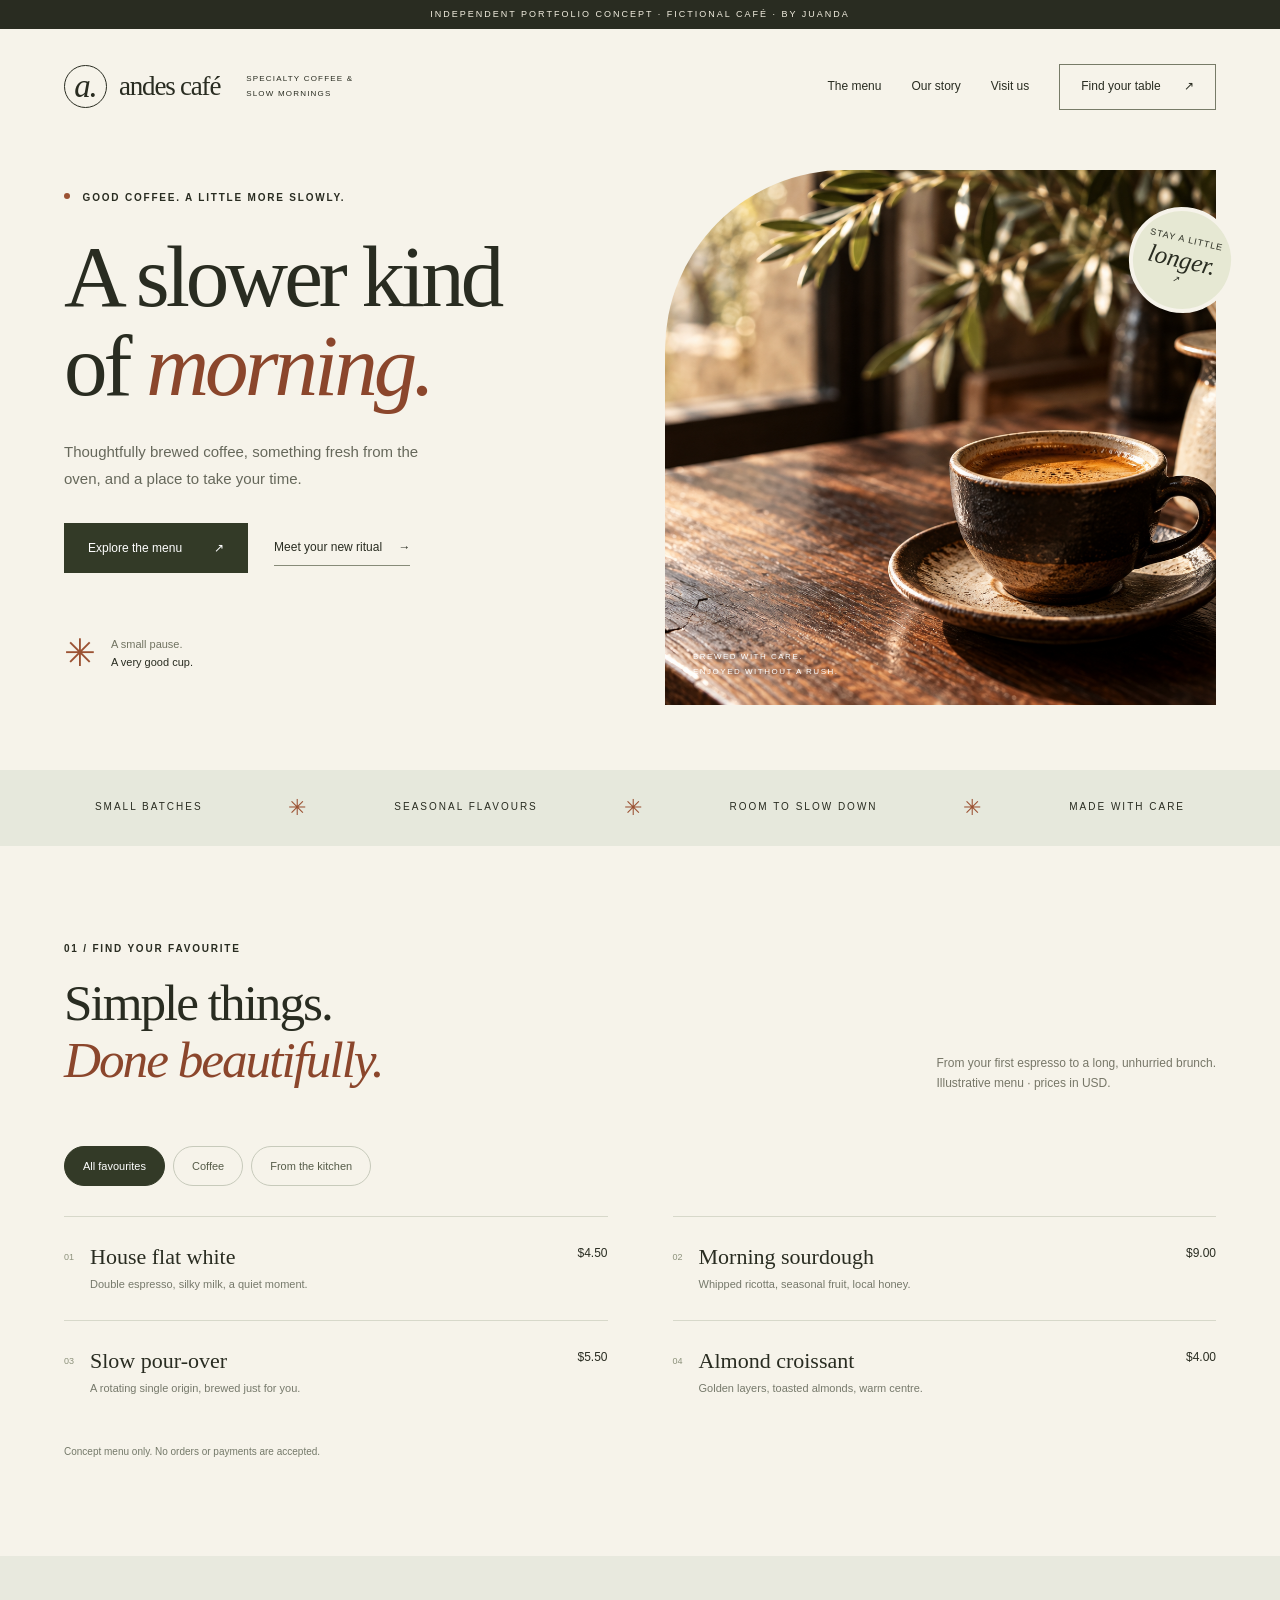
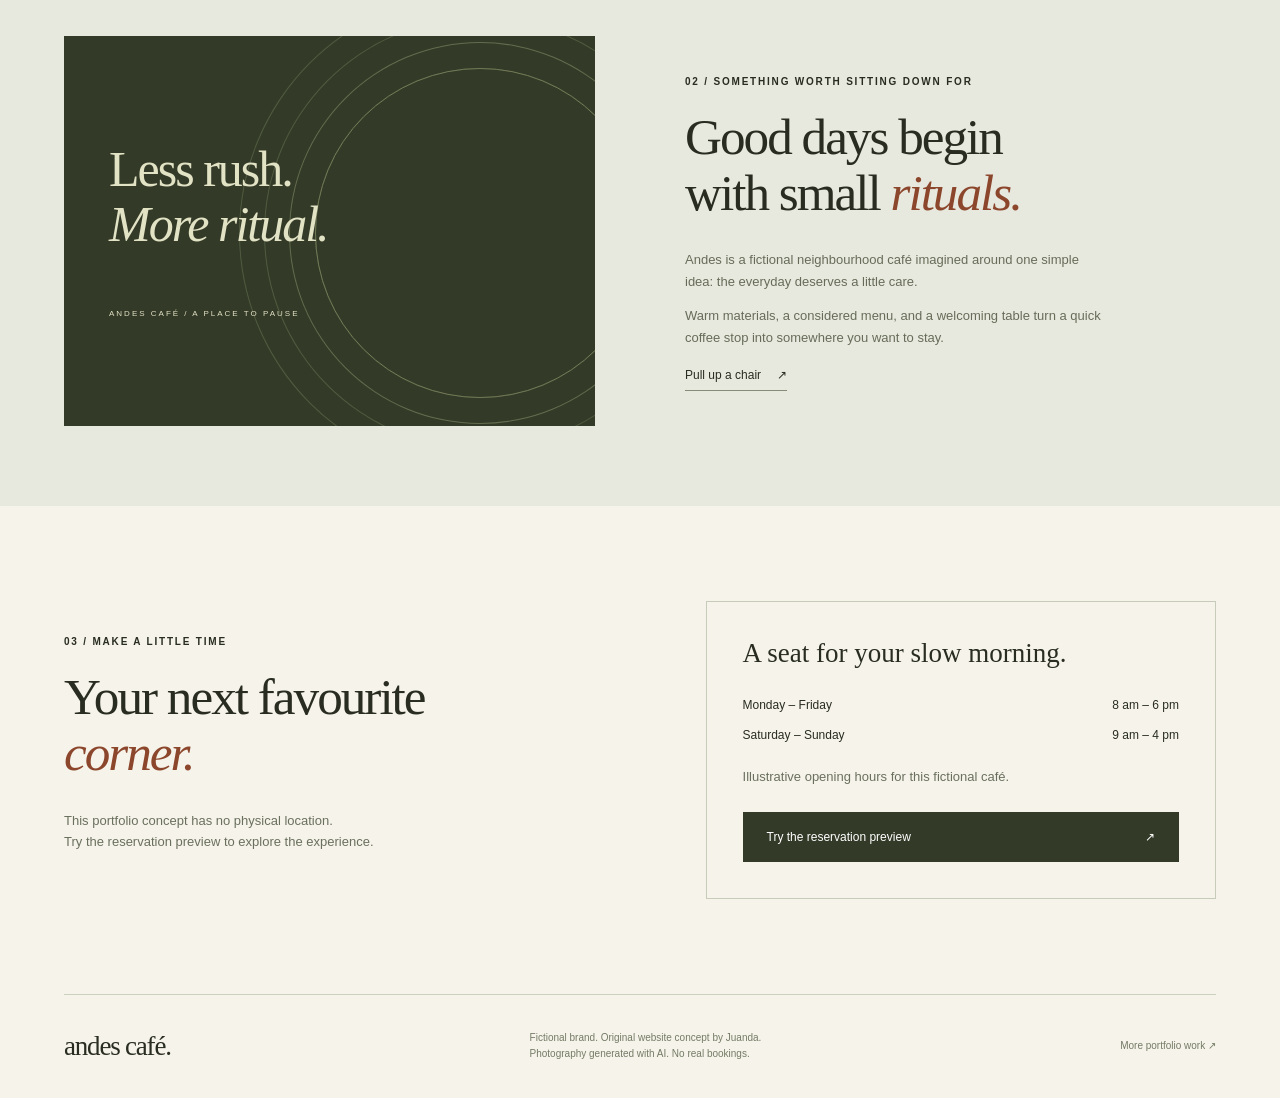
==== andes-cafe/index.html @ 93750aa3 "Publish Juanda portfolio for GitHub Pages" ====
<!doctype html>
<html lang="en"><head><meta charset="utf-8"><meta name="viewport" content="width=device-width,initial-scale=1"><meta name="description" content="Andes Café — an original specialty coffee website concept by Juanda. Explore the menu and a local reservation demo."><meta name="theme-color" content="#292c21"><title>Andes Café — A slower kind of morning</title><link rel="stylesheet" href="style.css"><script defer src="app.js"></script></head><body>
<a class="skip" href="#main">Skip to content</a><div class="demo-bar">INDEPENDENT PORTFOLIO CONCEPT · FICTIONAL CAFÉ · BY JUANDA</div>
<header class="wrap"><a class="brand" href="#" aria-label="Andes Café home"><span class="brand-icon">a.</span> andes café<span class="brand-note">SPECIALTY COFFEE & SLOW MORNINGS</span></a><button class="nav-toggle" aria-expanded="false" aria-controls="nav">Menu <span>＋</span></button><nav id="nav" aria-label="Main navigation"><a href="#menu">The menu</a><a href="#story">Our story</a><a href="#visit">Visit us</a><button class="outline" data-book>Find your table <span>↗</span></button></nav></header>
<main id="main"><section class="hero wrap"><div class="hero-copy"><p class="eyebrow"><span></span> GOOD COFFEE. A LITTLE MORE SLOWLY.</p><h1>A slower kind<br>of <em>morning.</em></h1><p class="lede">Thoughtfully brewed coffee, something fresh from the oven, and a place to take your time.</p><div class="actions"><a class="button" href="#menu">Explore the menu <span>↗</span></a><a class="text-link" href="#story">Meet your new ritual <span>→</span></a></div><div class="hero-note"><span class="sun">✳</span><p>A small pause.<br><strong>A very good cup.</strong></p></div></div><div class="hero-visual"><img src="assets/coffee.png" alt="Ceramic coffee cup and pour-over brewer in warm morning light" width="1536" height="1024" fetchpriority="high"><div class="image-label">BREWED WITH CARE.<br>ENJOYED WITHOUT A RUSH.</div><div class="roundel">STAY A LITTLE<br><span>longer.</span>↗</div></div></section>
<div class="ribbon"><span>SMALL BATCHES</span><i>✳</i><span>SEASONAL FLAVOURS</span><i>✳</i><span>ROOM TO SLOW DOWN</span><i>✳</i><span>MADE WITH CARE</span></div>
<section id="menu" class="section wrap"><div class="section-head"><div><p class="eyebrow">01 / FIND YOUR FAVOURITE</p><h2>Simple things.<br><em>Done beautifully.</em></h2></div><p>From your first espresso to a long, unhurried brunch.<br>Illustrative menu · prices in USD.</p></div><div class="filters" role="group" aria-label="Filter menu"><button data-filter="all" aria-pressed="true">All favourites</button><button data-filter="coffee" aria-pressed="false">Coffee</button><button data-filter="kitchen" aria-pressed="false">From the kitchen</button></div><div class="menu-grid"><article data-category="coffee"><span class="menu-number">01</span><div><h3>House flat white</h3><p>Double espresso, silky milk, a quiet moment.</p></div><span class="price">$4.50</span></article><article data-category="kitchen"><span class="menu-number">02</span><div><h3>Morning sourdough</h3><p>Whipped ricotta, seasonal fruit, local honey.</p></div><span class="price">$9.00</span></article><article data-category="coffee"><span class="menu-number">03</span><div><h3>Slow pour-over</h3><p>A rotating single origin, brewed just for you.</p></div><span class="price">$5.50</span></article><article data-category="kitchen"><span class="menu-number">04</span><div><h3>Almond croissant</h3><p>Golden layers, toasted almonds, warm centre.</p></div><span class="price">$4.00</span></article></div><p class="fineprint">Concept menu only. No orders or payments are accepted.</p></section>
<section id="story" class="story"><div class="wrap story-grid"><div class="story-art" aria-hidden="true"><div class="rings"></div><span>Less rush.<br><em>More ritual.</em></span><small>ANDES CAFÉ / A PLACE TO PAUSE</small></div><div class="story-copy"><p class="eyebrow">02 / SOMETHING WORTH SITTING DOWN FOR</p><h2>Good days begin<br>with small <em>rituals.</em></h2><p>Andes is a fictional neighbourhood café imagined around one simple idea: the everyday deserves a little care.</p><p>Warm materials, a considered menu, and a welcoming table turn a quick coffee stop into somewhere you want to stay.</p><a class="text-link" href="#visit">Pull up a chair <span>↗</span></a></div></div></section>
<section id="visit" class="section wrap visit"><div><p class="eyebrow">03 / MAKE A LITTLE TIME</p><h2>Your next favourite<br><em>corner.</em></h2><p>This portfolio concept has no physical location.<br>Try the reservation preview to explore the experience.</p></div><div class="visit-card"><h3>A seat for your slow morning.</h3><div class="hours"><span>Monday – Friday</span><strong>8 am – 6 pm</strong><span>Saturday – Sunday</span><strong>9 am – 4 pm</strong></div><p class="fineprint">Illustrative opening hours for this fictional café.</p><button class="button" data-book>Try the reservation preview <span>↗</span></button></div></section></main>
<footer class="wrap"><a class="brand" href="#">andes café.</a><p>Fictional brand. Original website concept by Juanda.<br>Photography generated with AI. No real bookings.</p><a href="../index.html">More portfolio work ↗</a></footer>
<dialog id="booking" aria-labelledby="booking-title"><button class="close" aria-label="Close reservation preview">×</button><p class="eyebrow">AN INTERACTIVE PREVIEW</p><h2 id="booking-title">A table for <em>you.</em></h2><p>This demo works in your browser. Nothing is sent or booked.</p><form id="booking-form"><label>First name<input name="name" autocomplete="off" required maxlength="40" placeholder="Your first name"></label><div class="form-row"><label>Date<input name="date" type="date" required></label><label>Guests<select name="guests"><option>1 guest</option><option selected>2 guests</option><option>3 guests</option><option>4 guests</option></select></label></div><label>Time<select name="time"><option>09:00</option><option>10:00</option><option>11:00</option><option>14:00</option><option>15:00</option></select></label><button class="button" type="submit">Preview my request <span>↗</span></button><p id="booking-result" role="status"></p></form></dialog></body></html>
---- andes-cafe/style.css ----
*{box-sizing:border-box}html{scroll-behavior:smooth;scroll-padding-top:30px}body{margin:0;background:#f6f3ea;color:#292c21;font:16px/1.65 Arial,sans-serif}button,input,select{font:inherit}button,a{-webkit-tap-highlight-color:transparent}button{cursor:pointer}a{color:inherit;text-decoration:none}button:focus-visible,a:focus-visible,input:focus-visible,select:focus-visible{outline:3px solid #a44d2c;outline-offset:5px}.skip{position:absolute;left:15px;top:-100px;background:white;padding:10px;z-index:99}.skip:focus{top:10px}.wrap{width:min(1280px,90%);margin:auto}.demo-bar{padding:7px 16px;background:#292c21;color:#f1eddf;text-align:center;font-size:9px;letter-spacing:2px}header{height:116px;display:flex;justify-content:space-between;align-items:center;gap:20px}.brand{display:flex;align-items:center;gap:12px;font:27px Georgia,serif;letter-spacing:-1.2px}.brand-icon{display:grid;place-items:center;border:1px solid #292c21;border-radius:50%;height:43px;width:43px;font:italic 33px Georgia}.brand-note{font:8px/1.8 Arial;letter-spacing:1.2px;width:110px;margin-left:14px}nav{display:flex;gap:30px;align-items:center;font-size:12px}button{border:0}.outline{background:transparent;border:1px solid #777b68;padding:12px 21px;color:inherit;font-size:12px}.outline span{margin-left:20px}.nav-toggle{display:none}.hero{display:grid;grid-template-columns:1fr 1fr;min-height:610px;padding-top:25px;padding-bottom:65px;gap:50px}.hero-copy{padding:20px 0}.eyebrow{font-size:10px;letter-spacing:1.8px;font-weight:600}.eyebrow>span{display:inline-block;background:#9b5233;width:6px;height:6px;margin:0 8px 2px 0;border-radius:50%}h1,h2,h3,p{margin-top:0}h1{font:normal clamp(55px,6.8vw,98px)/1.02 Georgia,serif;letter-spacing:-4px;margin:27px 0}em{font-weight:normal}h1 em,h2 em{color:#8b462c}.lede{color:#66685b;max-width:370px;font-size:15px;line-height:1.8}.actions{display:flex;align-items:center;gap:26px;margin:31px 0}.button{display:inline-flex;align-items:center;justify-content:space-between;gap:32px;background:#333a27;color:#fff;padding:16px 24px;font-size:12px;line-height:1.5}.button:hover{background:#4e563e}.text-link{font-size:12px;border-bottom:1px solid #878b79;padding:8px 0}.text-link span{margin-left:13px}.hero-note{display:flex;gap:15px;align-items:center;margin-top:49px}.hero-note p{font-size:11px;margin:0;color:#717361}.hero-note strong{font-weight:400;color:#292c21}.sun{font-size:38px;color:#9b5233}.hero-visual{position:relative;min-height:510px}.hero-visual img{width:100%;height:100%;object-fit:cover;border-radius:180px 0 0 0;display:block}.image-label{position:absolute;bottom:25px;left:28px;color:white;font-size:8px;letter-spacing:1.5px;line-height:1.9}.roundel{position:absolute;right:-19px;top:37px;width:106px;height:106px;background:#e6e8d3;border:4px solid #f6f3ea;border-radius:50%;display:flex;flex-direction:column;align-items:center;justify-content:center;font-size:9px;line-height:1.5;transform:rotate(13deg);letter-spacing:1px}.roundel span{font:italic 25px Georgia;letter-spacing:0}.ribbon{display:flex;justify-content:space-around;align-items:center;gap:24px;background:#e6e8dc;padding:20px 5%;font-size:10px;letter-spacing:2px}.ribbon i{font-size:22px;font-style:normal;color:#9b5233}.section{padding-top:95px;padding-bottom:95px}.section-head{display:flex;justify-content:space-between;align-items:flex-end;gap:35px}.section-head>p{font-size:12px;color:#777768;max-width:350px;margin-bottom:22px}h2{font:normal clamp(36px,4vw,58px)/1.1 Georgia;letter-spacing:-2px;margin:18px 0 28px}.filters{display:flex;gap:8px;margin:30px 0}.filters button{padding:10px 18px;border:1px solid #c7cabb;background:transparent;color:#555b48;font-size:11px;border-radius:30px}.filters button[aria-pressed=true]{background:#333a27;color:white;border-color:#333a27}.menu-grid{display:grid;grid-template-columns:1fr 1fr;column-gap:65px}.menu-grid article{display:flex;align-items:flex-start;gap:16px;border-top:1px solid #d7d8ca;padding:27px 0}.menu-grid article[hidden]{display:none}.menu-number{font-size:9px;margin-top:6px;color:#8d927c}.menu-grid h3{font:22px Georgia;margin-bottom:5px}.menu-grid p{font-size:11px;color:#76796b;margin-bottom:0}.price{margin-left:auto;font-size:12px;white-space:nowrap}.fineprint{font-size:10px;color:#747969;margin:20px 0 0}.story{background:#e8e9de;padding:80px 0}.story-grid{display:grid;grid-template-columns:1fr 1fr;gap:90px;align-items:center}.story-art{min-height:390px;background:#333a27;position:relative;overflow:hidden;color:#e2e2c5;padding:45px;display:flex;flex-direction:column;justify-content:center}.story-art>span{z-index:1;font:50px/1.1 Georgia;letter-spacing:-2px}.story-art small{font-size:8px;letter-spacing:2px;margin-top:55px;z-index:1}.rings{position:absolute;width:330px;height:330px;border:1px solid #727a57;border-radius:50%;right:-50px;top:32px;box-shadow:0 0 0 25px #333a27,0 0 0 26px #646c4f,0 0 0 50px #333a27,0 0 0 51px #515b41,0 0 0 75px #333a27,0 0 0 76px #515b41}.story-copy p:not(.eyebrow){font-size:13px;color:#666c59;max-width:420px}.visit{display:grid;grid-template-columns:1.1fr 1fr;gap:80px;align-items:center}.visit>div>p:not(.eyebrow){font-size:13px;color:#6a705e}.visit-card{border:1px solid #c7ccba;padding:36px}.visit-card h3{font:27px Georgia}.hours{display:grid;grid-template-columns:1fr auto;gap:10px;font-size:12px}.hours strong{font-weight:400}.visit-card .button{width:100%;margin-top:25px}footer{border-top:1px solid #ccd1bf;display:flex;justify-content:space-between;align-items:center;gap:25px;padding-top:35px;padding-bottom:35px}footer p,footer>a:last-child{font-size:10px;color:#747b65;margin:0}dialog{border:0;background:#f6f3ea;width:min(500px,92vw);color:#292c21;padding:40px;max-height:90vh;overflow:auto}dialog::backdrop{background:#1b2118a8;backdrop-filter:blur(5px)}dialog h2{font-size:44px}dialog p:not(.eyebrow){font-size:12px}.close{position:absolute;right:16px;top:9px;font-size:29px;background:transparent;color:#292c21}label{display:block;font-size:11px;margin:16px 0}input,select{display:block;width:100%;margin-top:6px;padding:12px;background:#fffdf8;border:1px solid #bec4b0;color:#292c21;border-radius:0;min-width:0}.form-row{display:grid;grid-template-columns:1fr 1fr;gap:18px}form .button{width:100%}#booking-result{margin:18px 0 0;color:#3a5534}body.modal-open{overflow:hidden}@media(max-width:900px){.brand-note{display:none}.hero{gap:28px}nav{gap:18px}h1{letter-spacing:-3px}.actions{flex-wrap:wrap;gap:15px}.story-grid{gap:40px}.story-art{padding:28px}.menu-grid{column-gap:30px}.visit{gap:40px}}@media(max-width:650px){.wrap{width:88%}.demo-bar{font-size:7px;letter-spacing:1px}header{height:85px}.brand{font-size:25px}.nav-toggle{display:block;background:transparent;color:inherit;font-size:12px}.nav-toggle span{margin-left:10px}nav{display:none;position:absolute;top:110px;left:6%;right:6%;padding:22px;background:#f6f3ea;box-shadow:0 15px 30px #292c2120;z-index:8;align-items:stretch}nav.open{display:flex;flex-direction:column}.hero{grid-template-columns:1fr;padding-top:12px;padding-bottom:38px;gap:16px}.hero-copy{padding:0}h1{font-size:61px;margin:22px 0}.lede{font-size:14px}.hero-note{margin-top:25px}.hero-visual{height:400px;min-height:0;margin-top:10px}.hero-visual img{border-radius:120px 0 0 0}.roundel{right:-14px;top:23px;width:90px;height:90px}.ribbon{font-size:8px;letter-spacing:1px;flex-wrap:wrap;gap:12px}.ribbon i:nth-of-type(2){display:none}.ribbon span{flex-basis:38%;text-align:center}.section{padding-top:58px;padding-bottom:58px}.section-head{display:block}.section-head>p{font-size:12px}.menu-grid,.story-grid,.visit{grid-template-columns:1fr}.filters{gap:5px}.filters button{padding:9px 12px;font-size:10px}.menu-grid article{padding:23px 0}.story{padding:50px 0}.story-grid{gap:34px}.story-art{min-height:340px}.visit{gap:18px}.visit-card{padding:25px}footer{flex-direction:column;align-items:flex-start;gap:18px}dialog{padding:30px 24px}.form-row{gap:10px}}@media(prefers-reduced-motion:reduce){html{scroll-behavior:auto}*{animation:none!important;transition:none!important}}
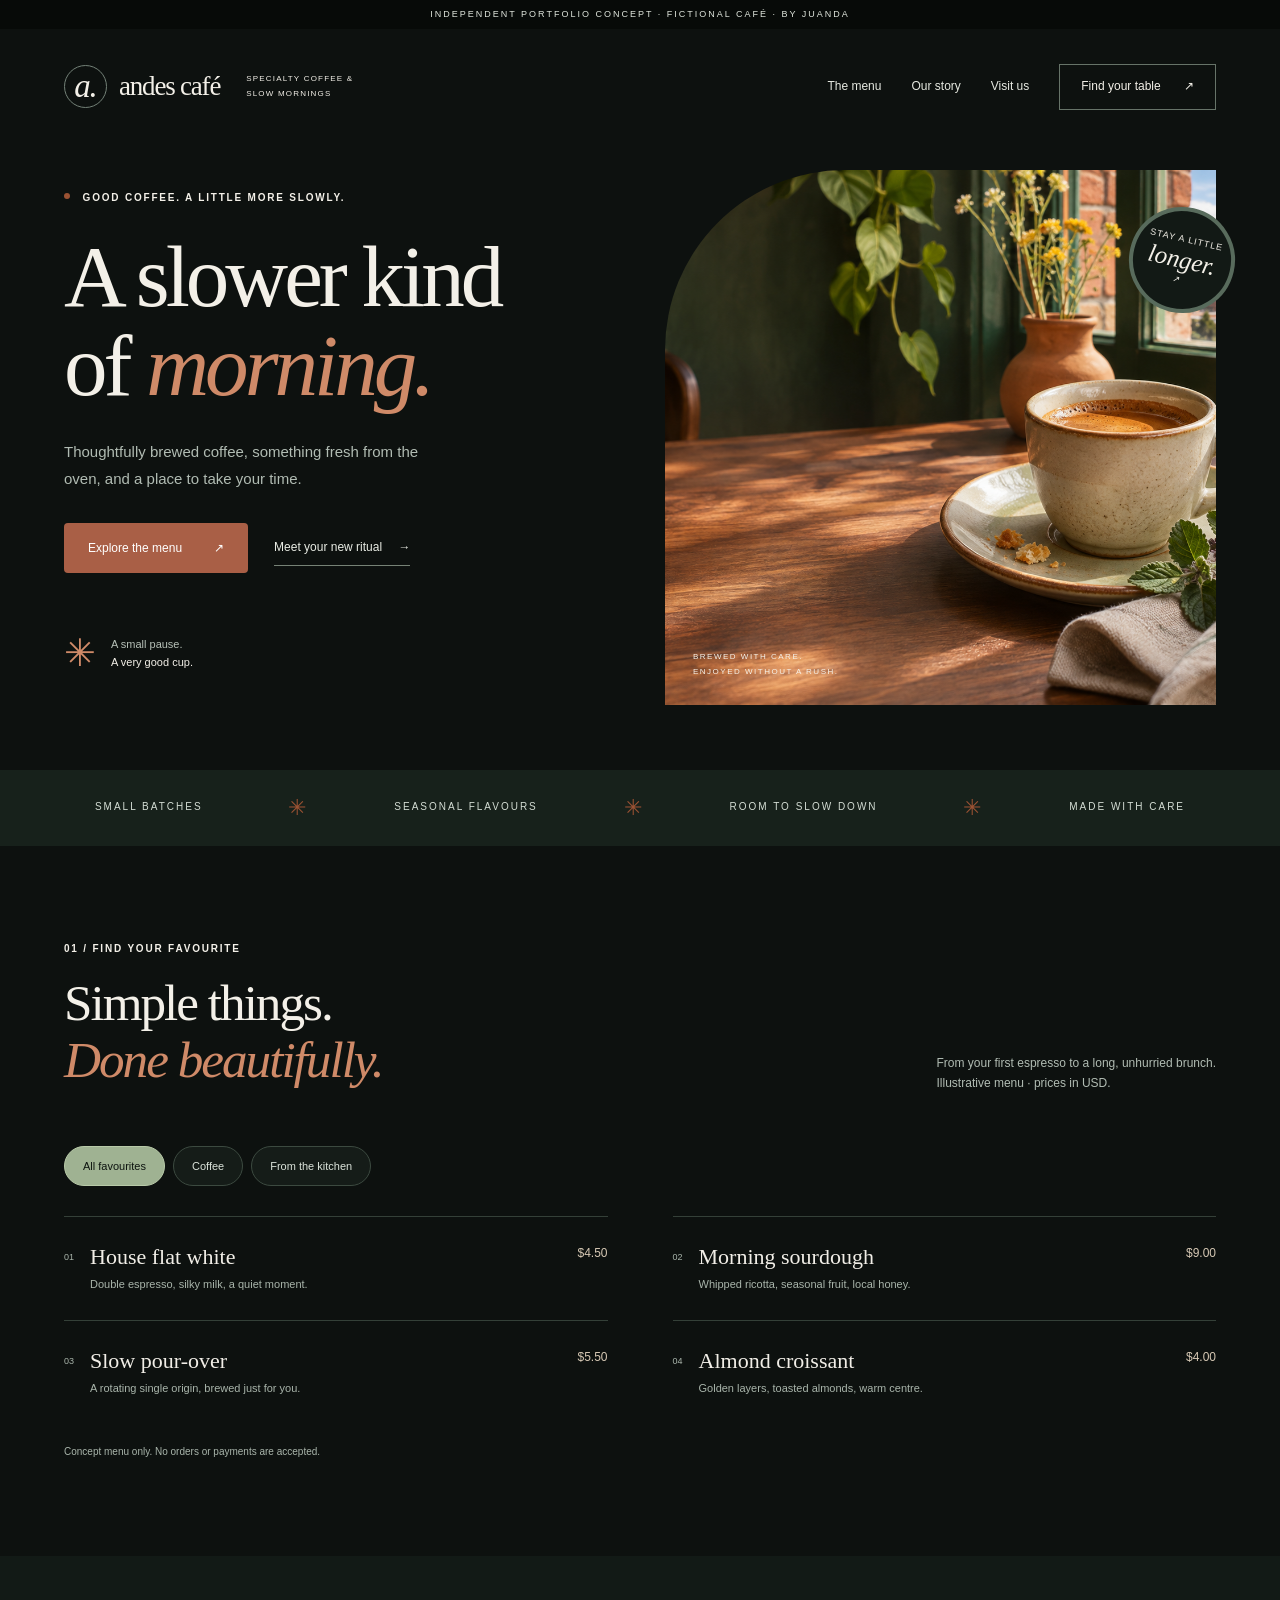
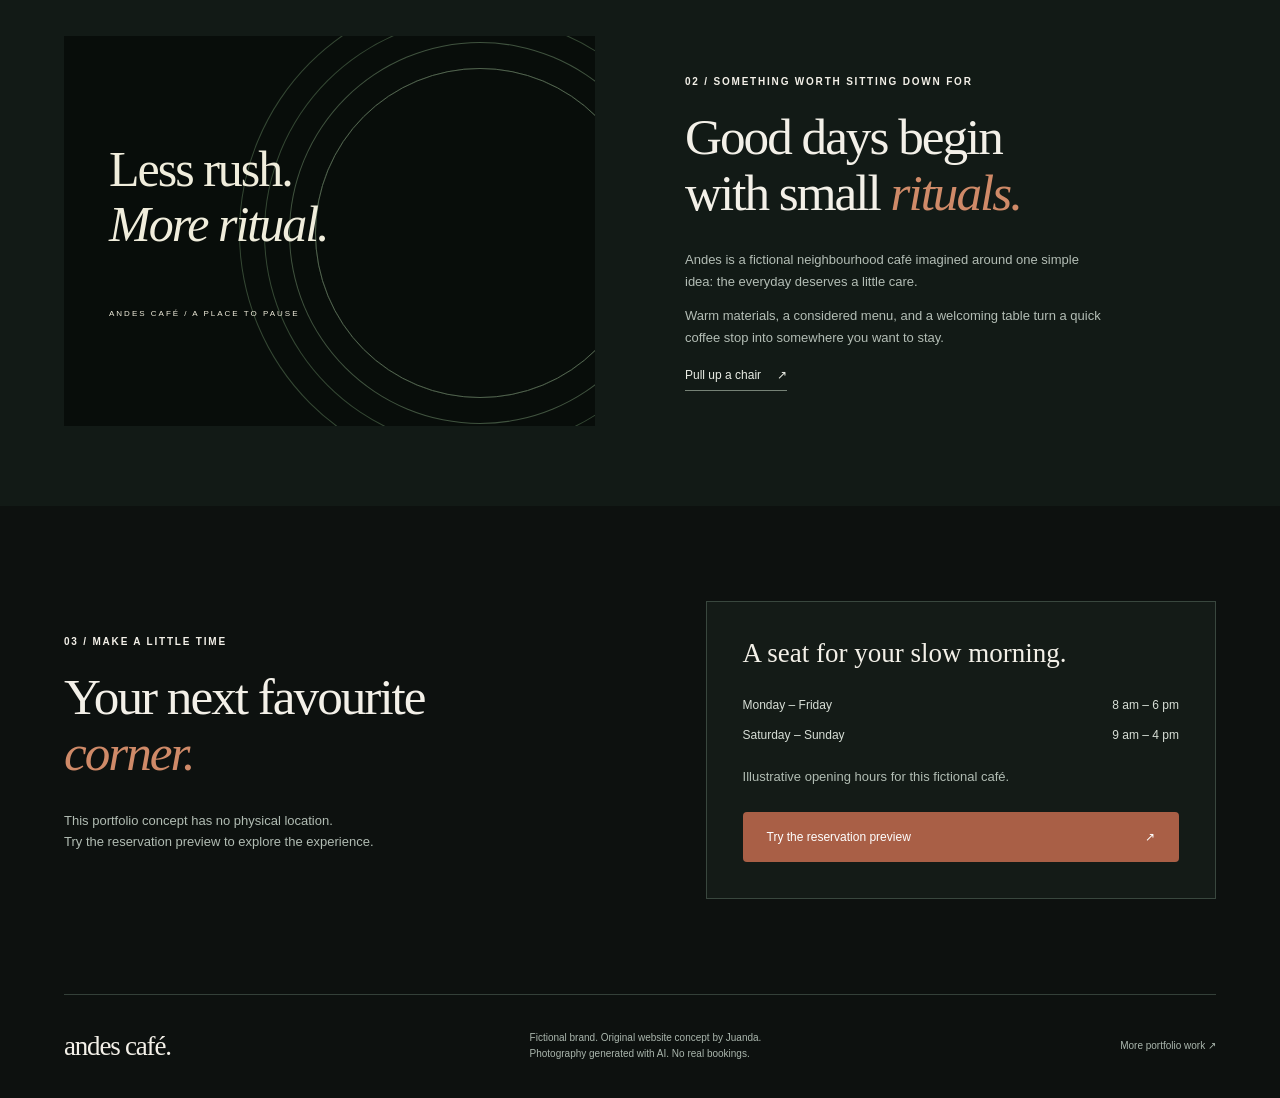
==== commit b005b287: "Refine dark portfolio and project showcases" ====
--- a/andes-cafe/index.html
+++ b/andes-cafe/index.html
@@ -1,8 +1,8 @@
 <!doctype html>
-<html lang="en"><head><meta charset="utf-8"><meta name="viewport" content="width=device-width,initial-scale=1"><meta name="description" content="Andes Café — an original specialty coffee website concept by Juanda. Explore the menu and a local reservation demo."><meta name="theme-color" content="#292c21"><title>Andes Café — A slower kind of morning</title><link rel="stylesheet" href="style.css"><script defer src="app.js"></script></head><body>
+<html lang="en"><head><meta charset="utf-8"><meta name="viewport" content="width=device-width,initial-scale=1"><meta name="description" content="Andes Café — an original specialty coffee website concept by Juanda. Explore the menu and a local reservation demo."><meta name="theme-color" content="#0d110f"><title>Andes Café — A slower kind of morning</title><link rel="stylesheet" href="style.css"><script defer src="app.js"></script></head><body>
 <a class="skip" href="#main">Skip to content</a><div class="demo-bar">INDEPENDENT PORTFOLIO CONCEPT · FICTIONAL CAFÉ · BY JUANDA</div>
 <header class="wrap"><a class="brand" href="#" aria-label="Andes Café home"><span class="brand-icon">a.</span> andes café<span class="brand-note">SPECIALTY COFFEE & SLOW MORNINGS</span></a><button class="nav-toggle" aria-expanded="false" aria-controls="nav">Menu <span>＋</span></button><nav id="nav" aria-label="Main navigation"><a href="#menu">The menu</a><a href="#story">Our story</a><a href="#visit">Visit us</a><button class="outline" data-book>Find your table <span>↗</span></button></nav></header>
-<main id="main"><section class="hero wrap"><div class="hero-copy"><p class="eyebrow"><span></span> GOOD COFFEE. A LITTLE MORE SLOWLY.</p><h1>A slower kind<br>of <em>morning.</em></h1><p class="lede">Thoughtfully brewed coffee, something fresh from the oven, and a place to take your time.</p><div class="actions"><a class="button" href="#menu">Explore the menu <span>↗</span></a><a class="text-link" href="#story">Meet your new ritual <span>→</span></a></div><div class="hero-note"><span class="sun">✳</span><p>A small pause.<br><strong>A very good cup.</strong></p></div></div><div class="hero-visual"><img src="assets/coffee.png" alt="Ceramic coffee cup and pour-over brewer in warm morning light" width="1536" height="1024" fetchpriority="high"><div class="image-label">BREWED WITH CARE.<br>ENJOYED WITHOUT A RUSH.</div><div class="roundel">STAY A LITTLE<br><span>longer.</span>↗</div></div></section>
+<main id="main"><section class="hero wrap"><div class="hero-copy"><p class="eyebrow"><span></span> GOOD COFFEE. A LITTLE MORE SLOWLY.</p><h1>A slower kind<br>of <em>morning.</em></h1><p class="lede">Thoughtfully brewed coffee, something fresh from the oven, and a place to take your time.</p><div class="actions"><a class="button" href="#menu">Explore the menu <span>↗</span></a><a class="text-link" href="#story">Meet your new ritual <span>→</span></a></div><div class="hero-note"><span class="sun">✳</span><p>A small pause.<br><strong>A very good cup.</strong></p></div></div><div class="hero-visual"><img src="assets/coffee-hero-v2.png" alt="Fresh espresso and pastry on a walnut table in morning light, with La Paz and the mountains beyond" width="1672" height="941" fetchpriority="high"><div class="image-label">BREWED WITH CARE.<br>ENJOYED WITHOUT A RUSH.</div><div class="roundel">STAY A LITTLE<br><span>longer.</span>↗</div></div></section>
 <div class="ribbon"><span>SMALL BATCHES</span><i>✳</i><span>SEASONAL FLAVOURS</span><i>✳</i><span>ROOM TO SLOW DOWN</span><i>✳</i><span>MADE WITH CARE</span></div>
 <section id="menu" class="section wrap"><div class="section-head"><div><p class="eyebrow">01 / FIND YOUR FAVOURITE</p><h2>Simple things.<br><em>Done beautifully.</em></h2></div><p>From your first espresso to a long, unhurried brunch.<br>Illustrative menu · prices in USD.</p></div><div class="filters" role="group" aria-label="Filter menu"><button data-filter="all" aria-pressed="true">All favourites</button><button data-filter="coffee" aria-pressed="false">Coffee</button><button data-filter="kitchen" aria-pressed="false">From the kitchen</button></div><div class="menu-grid"><article data-category="coffee"><span class="menu-number">01</span><div><h3>House flat white</h3><p>Double espresso, silky milk, a quiet moment.</p></div><span class="price">$4.50</span></article><article data-category="kitchen"><span class="menu-number">02</span><div><h3>Morning sourdough</h3><p>Whipped ricotta, seasonal fruit, local honey.</p></div><span class="price">$9.00</span></article><article data-category="coffee"><span class="menu-number">03</span><div><h3>Slow pour-over</h3><p>A rotating single origin, brewed just for you.</p></div><span class="price">$5.50</span></article><article data-category="kitchen"><span class="menu-number">04</span><div><h3>Almond croissant</h3><p>Golden layers, toasted almonds, warm centre.</p></div><span class="price">$4.00</span></article></div><p class="fineprint">Concept menu only. No orders or payments are accepted.</p></section>
 <section id="story" class="story"><div class="wrap story-grid"><div class="story-art" aria-hidden="true"><div class="rings"></div><span>Less rush.<br><em>More ritual.</em></span><small>ANDES CAFÉ / A PLACE TO PAUSE</small></div><div class="story-copy"><p class="eyebrow">02 / SOMETHING WORTH SITTING DOWN FOR</p><h2>Good days begin<br>with small <em>rituals.</em></h2><p>Andes is a fictional neighbourhood café imagined around one simple idea: the everyday deserves a little care.</p><p>Warm materials, a considered menu, and a welcoming table turn a quick coffee stop into somewhere you want to stay.</p><a class="text-link" href="#visit">Pull up a chair <span>↗</span></a></div></div></section>
--- a/andes-cafe/style.css
+++ b/andes-cafe/style.css
@@ -1 +1,47 @@
-*{box-sizing:border-box}html{scroll-behavior:smooth;scroll-padding-top:30px}body{margin:0;background:#f6f3ea;color:#292c21;font:16px/1.65 Arial,sans-serif}button,input,select{font:inherit}button,a{-webkit-tap-highlight-color:transparent}button{cursor:pointer}a{color:inherit;text-decoration:none}button:focus-visible,a:focus-visible,input:focus-visible,select:focus-visible{outline:3px solid #a44d2c;outline-offset:5px}.skip{position:absolute;left:15px;top:-100px;background:white;padding:10px;z-index:99}.skip:focus{top:10px}.wrap{width:min(1280px,90%);margin:auto}.demo-bar{padding:7px 16px;background:#292c21;color:#f1eddf;text-align:center;font-size:9px;letter-spacing:2px}header{height:116px;display:flex;justify-content:space-between;align-items:center;gap:20px}.brand{display:flex;align-items:center;gap:12px;font:27px Georgia,serif;letter-spacing:-1.2px}.brand-icon{display:grid;place-items:center;border:1px solid #292c21;border-radius:50%;height:43px;width:43px;font:italic 33px Georgia}.brand-note{font:8px/1.8 Arial;letter-spacing:1.2px;width:110px;margin-left:14px}nav{display:flex;gap:30px;align-items:center;font-size:12px}button{border:0}.outline{background:transparent;border:1px solid #777b68;padding:12px 21px;color:inherit;font-size:12px}.outline span{margin-left:20px}.nav-toggle{display:none}.hero{display:grid;grid-template-columns:1fr 1fr;min-height:610px;padding-top:25px;padding-bottom:65px;gap:50px}.hero-copy{padding:20px 0}.eyebrow{font-size:10px;letter-spacing:1.8px;font-weight:600}.eyebrow>span{display:inline-block;background:#9b5233;width:6px;height:6px;margin:0 8px 2px 0;border-radius:50%}h1,h2,h3,p{margin-top:0}h1{font:normal clamp(55px,6.8vw,98px)/1.02 Georgia,serif;letter-spacing:-4px;margin:27px 0}em{font-weight:normal}h1 em,h2 em{color:#8b462c}.lede{color:#66685b;max-width:370px;font-size:15px;line-height:1.8}.actions{display:flex;align-items:center;gap:26px;margin:31px 0}.button{display:inline-flex;align-items:center;justify-content:space-between;gap:32px;background:#333a27;color:#fff;padding:16px 24px;font-size:12px;line-height:1.5}.button:hover{background:#4e563e}.text-link{font-size:12px;border-bottom:1px solid #878b79;padding:8px 0}.text-link span{margin-left:13px}.hero-note{display:flex;gap:15px;align-items:center;margin-top:49px}.hero-note p{font-size:11px;margin:0;color:#717361}.hero-note strong{font-weight:400;color:#292c21}.sun{font-size:38px;color:#9b5233}.hero-visual{position:relative;min-height:510px}.hero-visual img{width:100%;height:100%;object-fit:cover;border-radius:180px 0 0 0;display:block}.image-label{position:absolute;bottom:25px;left:28px;color:white;font-size:8px;letter-spacing:1.5px;line-height:1.9}.roundel{position:absolute;right:-19px;top:37px;width:106px;height:106px;background:#e6e8d3;border:4px solid #f6f3ea;border-radius:50%;display:flex;flex-direction:column;align-items:center;justify-content:center;font-size:9px;line-height:1.5;transform:rotate(13deg);letter-spacing:1px}.roundel span{font:italic 25px Georgia;letter-spacing:0}.ribbon{display:flex;justify-content:space-around;align-items:center;gap:24px;background:#e6e8dc;padding:20px 5%;font-size:10px;letter-spacing:2px}.ribbon i{font-size:22px;font-style:normal;color:#9b5233}.section{padding-top:95px;padding-bottom:95px}.section-head{display:flex;justify-content:space-between;align-items:flex-end;gap:35px}.section-head>p{font-size:12px;color:#777768;max-width:350px;margin-bottom:22px}h2{font:normal clamp(36px,4vw,58px)/1.1 Georgia;letter-spacing:-2px;margin:18px 0 28px}.filters{display:flex;gap:8px;margin:30px 0}.filters button{padding:10px 18px;border:1px solid #c7cabb;background:transparent;color:#555b48;font-size:11px;border-radius:30px}.filters button[aria-pressed=true]{background:#333a27;color:white;border-color:#333a27}.menu-grid{display:grid;grid-template-columns:1fr 1fr;column-gap:65px}.menu-grid article{display:flex;align-items:flex-start;gap:16px;border-top:1px solid #d7d8ca;padding:27px 0}.menu-grid article[hidden]{display:none}.menu-number{font-size:9px;margin-top:6px;color:#8d927c}.menu-grid h3{font:22px Georgia;margin-bottom:5px}.menu-grid p{font-size:11px;color:#76796b;margin-bottom:0}.price{margin-left:auto;font-size:12px;white-space:nowrap}.fineprint{font-size:10px;color:#747969;margin:20px 0 0}.story{background:#e8e9de;padding:80px 0}.story-grid{display:grid;grid-template-columns:1fr 1fr;gap:90px;align-items:center}.story-art{min-height:390px;background:#333a27;position:relative;overflow:hidden;color:#e2e2c5;padding:45px;display:flex;flex-direction:column;justify-content:center}.story-art>span{z-index:1;font:50px/1.1 Georgia;letter-spacing:-2px}.story-art small{font-size:8px;letter-spacing:2px;margin-top:55px;z-index:1}.rings{position:absolute;width:330px;height:330px;border:1px solid #727a57;border-radius:50%;right:-50px;top:32px;box-shadow:0 0 0 25px #333a27,0 0 0 26px #646c4f,0 0 0 50px #333a27,0 0 0 51px #515b41,0 0 0 75px #333a27,0 0 0 76px #515b41}.story-copy p:not(.eyebrow){font-size:13px;color:#666c59;max-width:420px}.visit{display:grid;grid-template-columns:1.1fr 1fr;gap:80px;align-items:center}.visit>div>p:not(.eyebrow){font-size:13px;color:#6a705e}.visit-card{border:1px solid #c7ccba;padding:36px}.visit-card h3{font:27px Georgia}.hours{display:grid;grid-template-columns:1fr auto;gap:10px;font-size:12px}.hours strong{font-weight:400}.visit-card .button{width:100%;margin-top:25px}footer{border-top:1px solid #ccd1bf;display:flex;justify-content:space-between;align-items:center;gap:25px;padding-top:35px;padding-bottom:35px}footer p,footer>a:last-child{font-size:10px;color:#747b65;margin:0}dialog{border:0;background:#f6f3ea;width:min(500px,92vw);color:#292c21;padding:40px;max-height:90vh;overflow:auto}dialog::backdrop{background:#1b2118a8;backdrop-filter:blur(5px)}dialog h2{font-size:44px}dialog p:not(.eyebrow){font-size:12px}.close{position:absolute;right:16px;top:9px;font-size:29px;background:transparent;color:#292c21}label{display:block;font-size:11px;margin:16px 0}input,select{display:block;width:100%;margin-top:6px;padding:12px;background:#fffdf8;border:1px solid #bec4b0;color:#292c21;border-radius:0;min-width:0}.form-row{display:grid;grid-template-columns:1fr 1fr;gap:18px}form .button{width:100%}#booking-result{margin:18px 0 0;color:#3a5534}body.modal-open{overflow:hidden}@media(max-width:900px){.brand-note{display:none}.hero{gap:28px}nav{gap:18px}h1{letter-spacing:-3px}.actions{flex-wrap:wrap;gap:15px}.story-grid{gap:40px}.story-art{padding:28px}.menu-grid{column-gap:30px}.visit{gap:40px}}@media(max-width:650px){.wrap{width:88%}.demo-bar{font-size:7px;letter-spacing:1px}header{height:85px}.brand{font-size:25px}.nav-toggle{display:block;background:transparent;color:inherit;font-size:12px}.nav-toggle span{margin-left:10px}nav{display:none;position:absolute;top:110px;left:6%;right:6%;padding:22px;background:#f6f3ea;box-shadow:0 15px 30px #292c2120;z-index:8;align-items:stretch}nav.open{display:flex;flex-direction:column}.hero{grid-template-columns:1fr;padding-top:12px;padding-bottom:38px;gap:16px}.hero-copy{padding:0}h1{font-size:61px;margin:22px 0}.lede{font-size:14px}.hero-note{margin-top:25px}.hero-visual{height:400px;min-height:0;margin-top:10px}.hero-visual img{border-radius:120px 0 0 0}.roundel{right:-14px;top:23px;width:90px;height:90px}.ribbon{font-size:8px;letter-spacing:1px;flex-wrap:wrap;gap:12px}.ribbon i:nth-of-type(2){display:none}.ribbon span{flex-basis:38%;text-align:center}.section{padding-top:58px;padding-bottom:58px}.section-head{display:block}.section-head>p{font-size:12px}.menu-grid,.story-grid,.visit{grid-template-columns:1fr}.filters{gap:5px}.filters button{padding:9px 12px;font-size:10px}.menu-grid article{padding:23px 0}.story{padding:50px 0}.story-grid{gap:34px}.story-art{min-height:340px}.visit{gap:18px}.visit-card{padding:25px}footer{flex-direction:column;align-items:flex-start;gap:18px}dialog{padding:30px 24px}.form-row{gap:10px}}@media(prefers-reduced-motion:reduce){html{scroll-behavior:auto}*{animation:none!important;transition:none!important}}+*{box-sizing:border-box}html{scroll-behavior:smooth;scroll-padding-top:30px}body{margin:0;background:#f6f3ea;color:#292c21;font:16px/1.65 Arial,sans-serif}button,input,select{font:inherit}button,a{-webkit-tap-highlight-color:transparent}button{cursor:pointer}a{color:inherit;text-decoration:none}button:focus-visible,a:focus-visible,input:focus-visible,select:focus-visible{outline:3px solid #a44d2c;outline-offset:5px}.skip{position:absolute;left:15px;top:-100px;background:white;padding:10px;z-index:99}.skip:focus{top:10px}.wrap{width:min(1280px,90%);margin:auto}.demo-bar{padding:7px 16px;background:#292c21;color:#f1eddf;text-align:center;font-size:9px;letter-spacing:2px}header{height:116px;display:flex;justify-content:space-between;align-items:center;gap:20px}.brand{display:flex;align-items:center;gap:12px;font:27px Georgia,serif;letter-spacing:-1.2px}.brand-icon{display:grid;place-items:center;border:1px solid #292c21;border-radius:50%;height:43px;width:43px;font:italic 33px Georgia}.brand-note{font:8px/1.8 Arial;letter-spacing:1.2px;width:110px;margin-left:14px}nav{display:flex;gap:30px;align-items:center;font-size:12px}button{border:0}.outline{background:transparent;border:1px solid #777b68;padding:12px 21px;color:inherit;font-size:12px}.outline span{margin-left:20px}.nav-toggle{display:none}.hero{display:grid;grid-template-columns:1fr 1fr;min-height:610px;padding-top:25px;padding-bottom:65px;gap:50px}.hero-copy{padding:20px 0}.eyebrow{font-size:10px;letter-spacing:1.8px;font-weight:600}.eyebrow>span{display:inline-block;background:#9b5233;width:6px;height:6px;margin:0 8px 2px 0;border-radius:50%}h1,h2,h3,p{margin-top:0}h1{font:normal clamp(55px,6.8vw,98px)/1.02 Georgia,serif;letter-spacing:-4px;margin:27px 0}em{font-weight:normal}h1 em,h2 em{color:#8b462c}.lede{color:#66685b;max-width:370px;font-size:15px;line-height:1.8}.actions{display:flex;align-items:center;gap:26px;margin:31px 0}.button{display:inline-flex;align-items:center;justify-content:space-between;gap:32px;background:#333a27;color:#fff;padding:16px 24px;font-size:12px;line-height:1.5}.button:hover{background:#4e563e}.text-link{font-size:12px;border-bottom:1px solid #878b79;padding:8px 0}.text-link span{margin-left:13px}.hero-note{display:flex;gap:15px;align-items:center;margin-top:49px}.hero-note p{font-size:11px;margin:0;color:#717361}.hero-note strong{font-weight:400;color:#292c21}.sun{font-size:38px;color:#9b5233}.hero-visual{position:relative;min-height:510px}.hero-visual img{width:100%;height:100%;object-fit:cover;border-radius:180px 0 0 0;display:block}.image-label{position:absolute;bottom:25px;left:28px;color:white;font-size:8px;letter-spacing:1.5px;line-height:1.9}.roundel{position:absolute;right:-19px;top:37px;width:106px;height:106px;background:#e6e8d3;border:4px solid #f6f3ea;border-radius:50%;display:flex;flex-direction:column;align-items:center;justify-content:center;font-size:9px;line-height:1.5;transform:rotate(13deg);letter-spacing:1px}.roundel span{font:italic 25px Georgia;letter-spacing:0}.ribbon{display:flex;justify-content:space-around;align-items:center;gap:24px;background:#e6e8dc;padding:20px 5%;font-size:10px;letter-spacing:2px}.ribbon i{font-size:22px;font-style:normal;color:#9b5233}.section{padding-top:95px;padding-bottom:95px}.section-head{display:flex;justify-content:space-between;align-items:flex-end;gap:35px}.section-head>p{font-size:12px;color:#777768;max-width:350px;margin-bottom:22px}h2{font:normal clamp(36px,4vw,58px)/1.1 Georgia;letter-spacing:-2px;margin:18px 0 28px}.filters{display:flex;gap:8px;margin:30px 0}.filters button{padding:10px 18px;border:1px solid #c7cabb;background:transparent;color:#555b48;font-size:11px;border-radius:30px}.filters button[aria-pressed=true]{background:#333a27;color:white;border-color:#333a27}.menu-grid{display:grid;grid-template-columns:1fr 1fr;column-gap:65px}.menu-grid article{display:flex;align-items:flex-start;gap:16px;border-top:1px solid #d7d8ca;padding:27px 0}.menu-grid article[hidden]{display:none}.menu-number{font-size:9px;margin-top:6px;color:#8d927c}.menu-grid h3{font:22px Georgia;margin-bottom:5px}.menu-grid p{font-size:11px;color:#76796b;margin-bottom:0}.price{margin-left:auto;font-size:12px;white-space:nowrap}.fineprint{font-size:10px;color:#747969;margin:20px 0 0}.story{background:#e8e9de;padding:80px 0}.story-grid{display:grid;grid-template-columns:1fr 1fr;gap:90px;align-items:center}.story-art{min-height:390px;background:#333a27;position:relative;overflow:hidden;color:#e2e2c5;padding:45px;display:flex;flex-direction:column;justify-content:center}.story-art>span{z-index:1;font:50px/1.1 Georgia;letter-spacing:-2px}.story-art small{font-size:8px;letter-spacing:2px;margin-top:55px;z-index:1}.rings{position:absolute;width:330px;height:330px;border:1px solid #727a57;border-radius:50%;right:-50px;top:32px;box-shadow:0 0 0 25px #333a27,0 0 0 26px #646c4f,0 0 0 50px #333a27,0 0 0 51px #515b41,0 0 0 75px #333a27,0 0 0 76px #515b41}.story-copy p:not(.eyebrow){font-size:13px;color:#666c59;max-width:420px}.visit{display:grid;grid-template-columns:1.1fr 1fr;gap:80px;align-items:center}.visit>div>p:not(.eyebrow){font-size:13px;color:#6a705e}.visit-card{border:1px solid #c7ccba;padding:36px}.visit-card h3{font:27px Georgia}.hours{display:grid;grid-template-columns:1fr auto;gap:10px;font-size:12px}.hours strong{font-weight:400}.visit-card .button{width:100%;margin-top:25px}footer{border-top:1px solid #ccd1bf;display:flex;justify-content:space-between;align-items:center;gap:25px;padding-top:35px;padding-bottom:35px}footer p,footer>a:last-child{font-size:10px;color:#747b65;margin:0}dialog{border:0;background:#f6f3ea;width:min(500px,92vw);color:#292c21;padding:40px;max-height:90vh;overflow:auto}dialog::backdrop{background:#1b2118a8;backdrop-filter:blur(5px)}dialog h2{font-size:44px}dialog p:not(.eyebrow){font-size:12px}.close{position:absolute;right:16px;top:9px;font-size:29px;background:transparent;color:#292c21}label{display:block;font-size:11px;margin:16px 0}input,select{display:block;width:100%;margin-top:6px;padding:12px;background:#fffdf8;border:1px solid #bec4b0;color:#292c21;border-radius:0;min-width:0}.form-row{display:grid;grid-template-columns:1fr 1fr;gap:18px}form .button{width:100%}#booking-result{margin:18px 0 0;color:#3a5534}body.modal-open{overflow:hidden}@media(max-width:900px){.brand-note{display:none}.hero{gap:28px}nav{gap:18px}h1{letter-spacing:-3px}.actions{flex-wrap:wrap;gap:15px}.story-grid{gap:40px}.story-art{padding:28px}.menu-grid{column-gap:30px}.visit{gap:40px}}@media(max-width:650px){.wrap{width:88%}.demo-bar{font-size:7px;letter-spacing:1px}header{height:85px}.brand{font-size:25px}.nav-toggle{display:block;background:transparent;color:inherit;font-size:12px}.nav-toggle span{margin-left:10px}nav{display:none;position:absolute;top:110px;left:6%;right:6%;padding:22px;background:#f6f3ea;box-shadow:0 15px 30px #292c2120;z-index:8;align-items:stretch}nav.open{display:flex;flex-direction:column}.hero{grid-template-columns:1fr;padding-top:12px;padding-bottom:38px;gap:16px}.hero-copy{padding:0}h1{font-size:61px;margin:22px 0}.lede{font-size:14px}.hero-note{margin-top:25px}.hero-visual{height:400px;min-height:0;margin-top:10px}.hero-visual img{border-radius:120px 0 0 0}.roundel{right:-14px;top:23px;width:90px;height:90px}.ribbon{font-size:8px;letter-spacing:1px;flex-wrap:wrap;gap:12px}.ribbon i:nth-of-type(2){display:none}.ribbon span{flex-basis:38%;text-align:center}.section{padding-top:58px;padding-bottom:58px}.section-head{display:block}.section-head>p{font-size:12px}.menu-grid,.story-grid,.visit{grid-template-columns:1fr}.filters{gap:5px}.filters button{padding:9px 12px;font-size:10px}.menu-grid article{padding:23px 0}.story{padding:50px 0}.story-grid{gap:34px}.story-art{min-height:340px}.visit{gap:18px}.visit-card{padding:25px}footer{flex-direction:column;align-items:flex-start;gap:18px}dialog{padding:30px 24px}.form-row{gap:10px}}@media(prefers-reduced-motion:reduce){html{scroll-behavior:auto}*{animation:none!important;transition:none!important}}
+/* Dark café palette: charcoal, forest, warm ivory and copper. */
+:root{--forest:#183d34;--sage:#26362c;--ivory:#0e1210;--terracotta:#c17a5a}
+body{background:#0d110f;color:#f3f0e8}
+.demo-bar{background:#070a08;color:#dfe5dc}
+header{background:#0d110f;color:#f3f0e8}
+.brand-icon{border-color:#738177}
+nav{color:#e6e9e1}
+nav a{color:#e6e9e1}
+.outline{border-color:#667368;color:#f3f0e8}
+.nav-toggle{color:#f3f0e8}
+h1 em,h2 em,.sun{color:#cf8a68}
+.lede,.section-head>p,.story-copy p:not(.eyebrow),.visit>div>p:not(.eyebrow){color:#b1bcb3}
+.button{background:#a95f46;color:#fff;border-radius:4px}
+.button:hover{background:#c17a5a}
+.text-link{border-color:#768276;color:#e9ece4}
+.hero-note p{color:#b7c1b8}
+.hero-note strong{color:#f3f0e8}
+.roundel{background:#121915;border-color:#586b5c;color:#f3f0e8}
+.image-label{color:#f7f3ea}
+.ribbon{background:#17211b;color:#d4ddd4}
+.section{background:#0d110f}
+.section-head h2,.visit h2,.story-copy h2{color:#f3f0e8}
+.filters button{background:#151c18;border:1px solid #3c4a40;color:#dce4db}
+.filters button[aria-pressed=true]{background:#9fb292;border-color:#b8caa8;color:#0e1410}
+.menu-grid article{border-color:#344038;color:#f1eee7}
+.menu-number,.menu-grid p,.fineprint{color:#a9b5ab}
+.price{color:#d7c9b5}
+.story{background:#121a16;color:#f3f0e8}
+.story-art{background:#080d0a;color:#f0eddc}
+.rings{border-color:#51634e;box-shadow:0 0 0 25px #080d0a,0 0 0 26px #40533f,0 0 0 50px #080d0a,0 0 0 51px #354834,0 0 0 75px #080d0a,0 0 0 76px #354834}
+.story-copy p:not(.eyebrow){color:#b3bdb5}
+.visit{background:#0d110f}
+.visit-card{background:#141b17;border-color:#39473e;color:#f3f0e8}
+.hours{color:#d7ded6}
+footer{background:#0d110f;border-color:#344039}
+footer p,footer>a:last-child{color:#aab6ad}
+dialog{background:#141b17;color:#f3f0e8;border:1px solid #435147}
+dialog::backdrop{background:rgba(0,0,0,.82)}
+.close{color:#f3f0e8}
+label{color:#d9e0d8}
+input,select{background:#0e1411;border-color:#48564c;color:#f3f0e8;border-radius:4px}
+input::placeholder{color:#98a59a}
+input:focus-visible,select:focus-visible{outline:3px solid #cf8a68;outline-offset:2px}
+#booking-result{color:#a9c39d}
+nav.open{background:#151c18;border:1px solid #38463b;box-shadow:0 15px 30px rgba(0,0,0,.38)}
+@media(max-width:650px){nav{background:#151c18}}
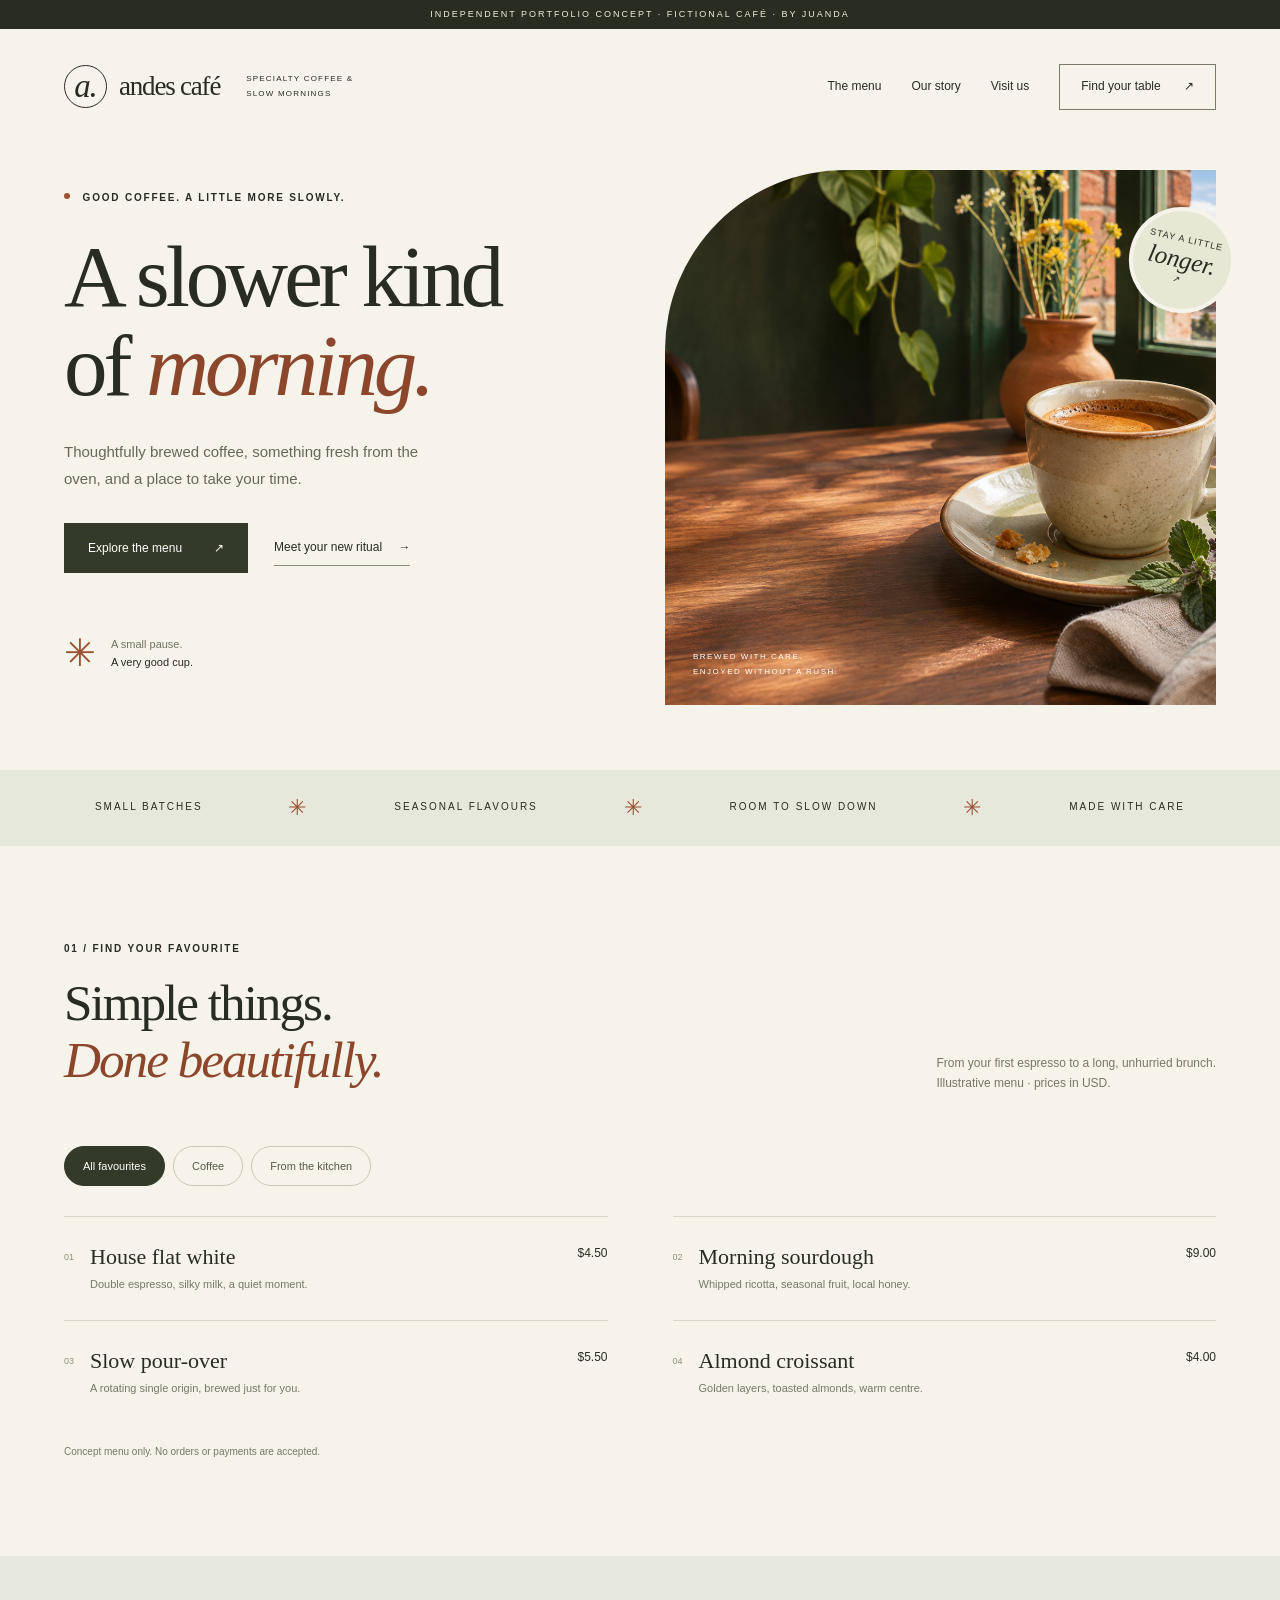
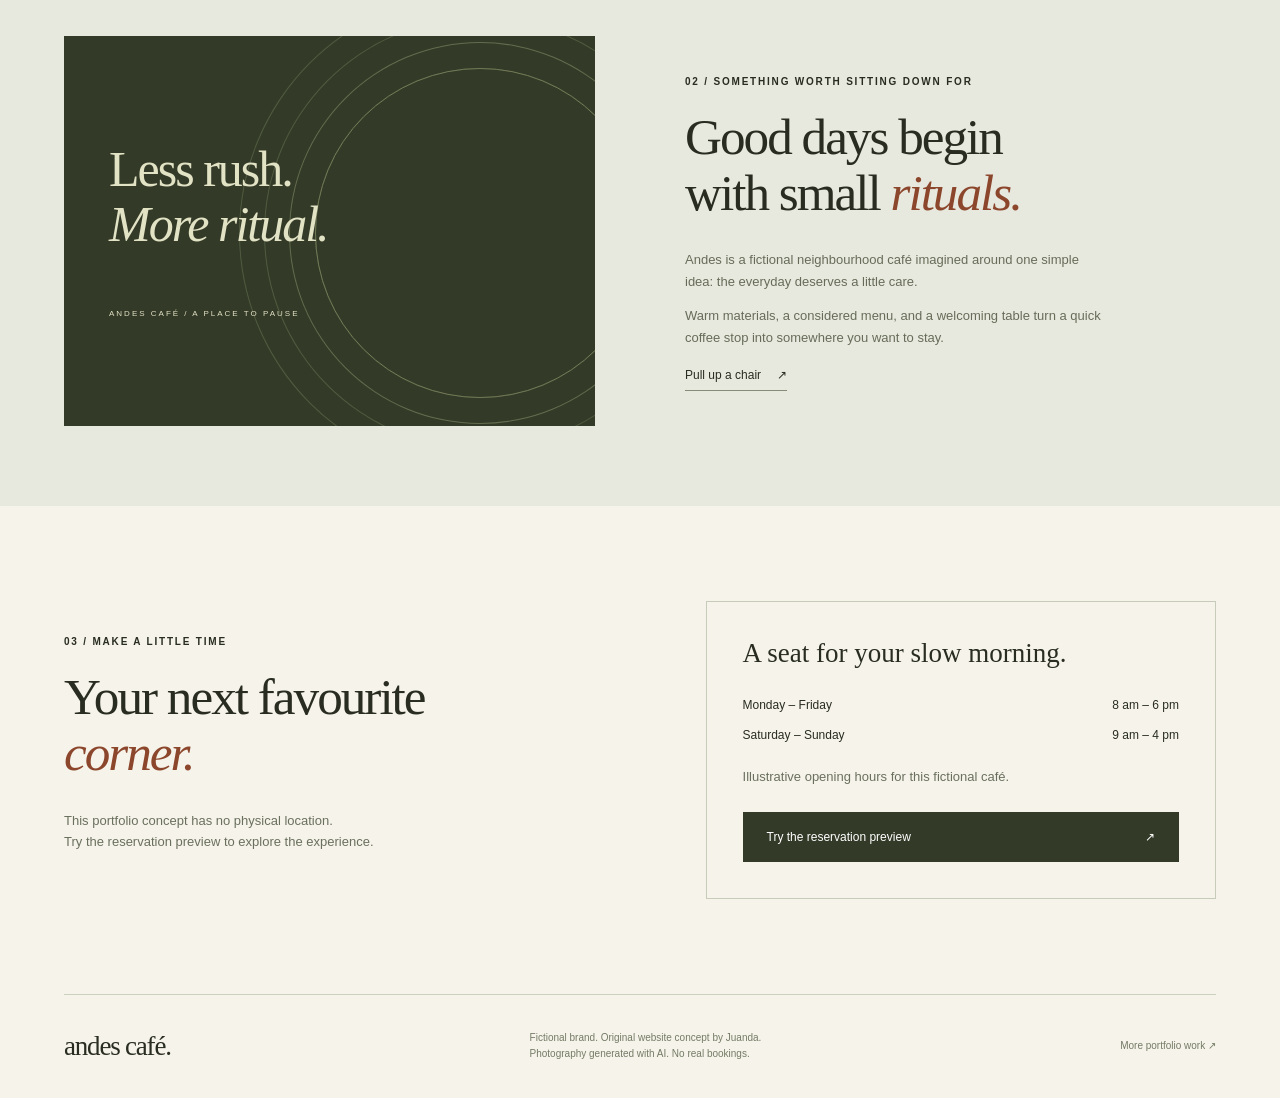
==== commit 6a5f0f58: "Unify cafe demo with warm portfolio palette" ====
--- a/andes-cafe/index.html
+++ b/andes-cafe/index.html
@@ -1,5 +1,5 @@
 <!doctype html>
-<html lang="en"><head><meta charset="utf-8"><meta name="viewport" content="width=device-width,initial-scale=1"><meta name="description" content="Andes Café — an original specialty coffee website concept by Juanda. Explore the menu and a local reservation demo."><meta name="theme-color" content="#0d110f"><title>Andes Café — A slower kind of morning</title><link rel="stylesheet" href="style.css"><script defer src="app.js"></script></head><body>
+<html lang="en"><head><meta charset="utf-8"><meta name="viewport" content="width=device-width,initial-scale=1"><meta name="description" content="Andes Café — an original specialty coffee website concept by Juanda. Explore the menu and a local reservation demo."><meta name="theme-color" content="#f6f3ea"><title>Andes Café — A slower kind of morning</title><link rel="stylesheet" href="style.css"><script defer src="app.js"></script></head><body>
 <a class="skip" href="#main">Skip to content</a><div class="demo-bar">INDEPENDENT PORTFOLIO CONCEPT · FICTIONAL CAFÉ · BY JUANDA</div>
 <header class="wrap"><a class="brand" href="#" aria-label="Andes Café home"><span class="brand-icon">a.</span> andes café<span class="brand-note">SPECIALTY COFFEE & SLOW MORNINGS</span></a><button class="nav-toggle" aria-expanded="false" aria-controls="nav">Menu <span>＋</span></button><nav id="nav" aria-label="Main navigation"><a href="#menu">The menu</a><a href="#story">Our story</a><a href="#visit">Visit us</a><button class="outline" data-book>Find your table <span>↗</span></button></nav></header>
 <main id="main"><section class="hero wrap"><div class="hero-copy"><p class="eyebrow"><span></span> GOOD COFFEE. A LITTLE MORE SLOWLY.</p><h1>A slower kind<br>of <em>morning.</em></h1><p class="lede">Thoughtfully brewed coffee, something fresh from the oven, and a place to take your time.</p><div class="actions"><a class="button" href="#menu">Explore the menu <span>↗</span></a><a class="text-link" href="#story">Meet your new ritual <span>→</span></a></div><div class="hero-note"><span class="sun">✳</span><p>A small pause.<br><strong>A very good cup.</strong></p></div></div><div class="hero-visual"><img src="assets/coffee-hero-v2.png" alt="Fresh espresso and pastry on a walnut table in morning light, with La Paz and the mountains beyond" width="1672" height="941" fetchpriority="high"><div class="image-label">BREWED WITH CARE.<br>ENJOYED WITHOUT A RUSH.</div><div class="roundel">STAY A LITTLE<br><span>longer.</span>↗</div></div></section>
--- a/andes-cafe/style.css
+++ b/andes-cafe/style.css
@@ -1,47 +1 @@
 *{box-sizing:border-box}html{scroll-behavior:smooth;scroll-padding-top:30px}body{margin:0;background:#f6f3ea;color:#292c21;font:16px/1.65 Arial,sans-serif}button,input,select{font:inherit}button,a{-webkit-tap-highlight-color:transparent}button{cursor:pointer}a{color:inherit;text-decoration:none}button:focus-visible,a:focus-visible,input:focus-visible,select:focus-visible{outline:3px solid #a44d2c;outline-offset:5px}.skip{position:absolute;left:15px;top:-100px;background:white;padding:10px;z-index:99}.skip:focus{top:10px}.wrap{width:min(1280px,90%);margin:auto}.demo-bar{padding:7px 16px;background:#292c21;color:#f1eddf;text-align:center;font-size:9px;letter-spacing:2px}header{height:116px;display:flex;justify-content:space-between;align-items:center;gap:20px}.brand{display:flex;align-items:center;gap:12px;font:27px Georgia,serif;letter-spacing:-1.2px}.brand-icon{display:grid;place-items:center;border:1px solid #292c21;border-radius:50%;height:43px;width:43px;font:italic 33px Georgia}.brand-note{font:8px/1.8 Arial;letter-spacing:1.2px;width:110px;margin-left:14px}nav{display:flex;gap:30px;align-items:center;font-size:12px}button{border:0}.outline{background:transparent;border:1px solid #777b68;padding:12px 21px;color:inherit;font-size:12px}.outline span{margin-left:20px}.nav-toggle{display:none}.hero{display:grid;grid-template-columns:1fr 1fr;min-height:610px;padding-top:25px;padding-bottom:65px;gap:50px}.hero-copy{padding:20px 0}.eyebrow{font-size:10px;letter-spacing:1.8px;font-weight:600}.eyebrow>span{display:inline-block;background:#9b5233;width:6px;height:6px;margin:0 8px 2px 0;border-radius:50%}h1,h2,h3,p{margin-top:0}h1{font:normal clamp(55px,6.8vw,98px)/1.02 Georgia,serif;letter-spacing:-4px;margin:27px 0}em{font-weight:normal}h1 em,h2 em{color:#8b462c}.lede{color:#66685b;max-width:370px;font-size:15px;line-height:1.8}.actions{display:flex;align-items:center;gap:26px;margin:31px 0}.button{display:inline-flex;align-items:center;justify-content:space-between;gap:32px;background:#333a27;color:#fff;padding:16px 24px;font-size:12px;line-height:1.5}.button:hover{background:#4e563e}.text-link{font-size:12px;border-bottom:1px solid #878b79;padding:8px 0}.text-link span{margin-left:13px}.hero-note{display:flex;gap:15px;align-items:center;margin-top:49px}.hero-note p{font-size:11px;margin:0;color:#717361}.hero-note strong{font-weight:400;color:#292c21}.sun{font-size:38px;color:#9b5233}.hero-visual{position:relative;min-height:510px}.hero-visual img{width:100%;height:100%;object-fit:cover;border-radius:180px 0 0 0;display:block}.image-label{position:absolute;bottom:25px;left:28px;color:white;font-size:8px;letter-spacing:1.5px;line-height:1.9}.roundel{position:absolute;right:-19px;top:37px;width:106px;height:106px;background:#e6e8d3;border:4px solid #f6f3ea;border-radius:50%;display:flex;flex-direction:column;align-items:center;justify-content:center;font-size:9px;line-height:1.5;transform:rotate(13deg);letter-spacing:1px}.roundel span{font:italic 25px Georgia;letter-spacing:0}.ribbon{display:flex;justify-content:space-around;align-items:center;gap:24px;background:#e6e8dc;padding:20px 5%;font-size:10px;letter-spacing:2px}.ribbon i{font-size:22px;font-style:normal;color:#9b5233}.section{padding-top:95px;padding-bottom:95px}.section-head{display:flex;justify-content:space-between;align-items:flex-end;gap:35px}.section-head>p{font-size:12px;color:#777768;max-width:350px;margin-bottom:22px}h2{font:normal clamp(36px,4vw,58px)/1.1 Georgia;letter-spacing:-2px;margin:18px 0 28px}.filters{display:flex;gap:8px;margin:30px 0}.filters button{padding:10px 18px;border:1px solid #c7cabb;background:transparent;color:#555b48;font-size:11px;border-radius:30px}.filters button[aria-pressed=true]{background:#333a27;color:white;border-color:#333a27}.menu-grid{display:grid;grid-template-columns:1fr 1fr;column-gap:65px}.menu-grid article{display:flex;align-items:flex-start;gap:16px;border-top:1px solid #d7d8ca;padding:27px 0}.menu-grid article[hidden]{display:none}.menu-number{font-size:9px;margin-top:6px;color:#8d927c}.menu-grid h3{font:22px Georgia;margin-bottom:5px}.menu-grid p{font-size:11px;color:#76796b;margin-bottom:0}.price{margin-left:auto;font-size:12px;white-space:nowrap}.fineprint{font-size:10px;color:#747969;margin:20px 0 0}.story{background:#e8e9de;padding:80px 0}.story-grid{display:grid;grid-template-columns:1fr 1fr;gap:90px;align-items:center}.story-art{min-height:390px;background:#333a27;position:relative;overflow:hidden;color:#e2e2c5;padding:45px;display:flex;flex-direction:column;justify-content:center}.story-art>span{z-index:1;font:50px/1.1 Georgia;letter-spacing:-2px}.story-art small{font-size:8px;letter-spacing:2px;margin-top:55px;z-index:1}.rings{position:absolute;width:330px;height:330px;border:1px solid #727a57;border-radius:50%;right:-50px;top:32px;box-shadow:0 0 0 25px #333a27,0 0 0 26px #646c4f,0 0 0 50px #333a27,0 0 0 51px #515b41,0 0 0 75px #333a27,0 0 0 76px #515b41}.story-copy p:not(.eyebrow){font-size:13px;color:#666c59;max-width:420px}.visit{display:grid;grid-template-columns:1.1fr 1fr;gap:80px;align-items:center}.visit>div>p:not(.eyebrow){font-size:13px;color:#6a705e}.visit-card{border:1px solid #c7ccba;padding:36px}.visit-card h3{font:27px Georgia}.hours{display:grid;grid-template-columns:1fr auto;gap:10px;font-size:12px}.hours strong{font-weight:400}.visit-card .button{width:100%;margin-top:25px}footer{border-top:1px solid #ccd1bf;display:flex;justify-content:space-between;align-items:center;gap:25px;padding-top:35px;padding-bottom:35px}footer p,footer>a:last-child{font-size:10px;color:#747b65;margin:0}dialog{border:0;background:#f6f3ea;width:min(500px,92vw);color:#292c21;padding:40px;max-height:90vh;overflow:auto}dialog::backdrop{background:#1b2118a8;backdrop-filter:blur(5px)}dialog h2{font-size:44px}dialog p:not(.eyebrow){font-size:12px}.close{position:absolute;right:16px;top:9px;font-size:29px;background:transparent;color:#292c21}label{display:block;font-size:11px;margin:16px 0}input,select{display:block;width:100%;margin-top:6px;padding:12px;background:#fffdf8;border:1px solid #bec4b0;color:#292c21;border-radius:0;min-width:0}.form-row{display:grid;grid-template-columns:1fr 1fr;gap:18px}form .button{width:100%}#booking-result{margin:18px 0 0;color:#3a5534}body.modal-open{overflow:hidden}@media(max-width:900px){.brand-note{display:none}.hero{gap:28px}nav{gap:18px}h1{letter-spacing:-3px}.actions{flex-wrap:wrap;gap:15px}.story-grid{gap:40px}.story-art{padding:28px}.menu-grid{column-gap:30px}.visit{gap:40px}}@media(max-width:650px){.wrap{width:88%}.demo-bar{font-size:7px;letter-spacing:1px}header{height:85px}.brand{font-size:25px}.nav-toggle{display:block;background:transparent;color:inherit;font-size:12px}.nav-toggle span{margin-left:10px}nav{display:none;position:absolute;top:110px;left:6%;right:6%;padding:22px;background:#f6f3ea;box-shadow:0 15px 30px #292c2120;z-index:8;align-items:stretch}nav.open{display:flex;flex-direction:column}.hero{grid-template-columns:1fr;padding-top:12px;padding-bottom:38px;gap:16px}.hero-copy{padding:0}h1{font-size:61px;margin:22px 0}.lede{font-size:14px}.hero-note{margin-top:25px}.hero-visual{height:400px;min-height:0;margin-top:10px}.hero-visual img{border-radius:120px 0 0 0}.roundel{right:-14px;top:23px;width:90px;height:90px}.ribbon{font-size:8px;letter-spacing:1px;flex-wrap:wrap;gap:12px}.ribbon i:nth-of-type(2){display:none}.ribbon span{flex-basis:38%;text-align:center}.section{padding-top:58px;padding-bottom:58px}.section-head{display:block}.section-head>p{font-size:12px}.menu-grid,.story-grid,.visit{grid-template-columns:1fr}.filters{gap:5px}.filters button{padding:9px 12px;font-size:10px}.menu-grid article{padding:23px 0}.story{padding:50px 0}.story-grid{gap:34px}.story-art{min-height:340px}.visit{gap:18px}.visit-card{padding:25px}footer{flex-direction:column;align-items:flex-start;gap:18px}dialog{padding:30px 24px}.form-row{gap:10px}}@media(prefers-reduced-motion:reduce){html{scroll-behavior:auto}*{animation:none!important;transition:none!important}}
-/* Dark café palette: charcoal, forest, warm ivory and copper. */
-:root{--forest:#183d34;--sage:#26362c;--ivory:#0e1210;--terracotta:#c17a5a}
-body{background:#0d110f;color:#f3f0e8}
-.demo-bar{background:#070a08;color:#dfe5dc}
-header{background:#0d110f;color:#f3f0e8}
-.brand-icon{border-color:#738177}
-nav{color:#e6e9e1}
-nav a{color:#e6e9e1}
-.outline{border-color:#667368;color:#f3f0e8}
-.nav-toggle{color:#f3f0e8}
-h1 em,h2 em,.sun{color:#cf8a68}
-.lede,.section-head>p,.story-copy p:not(.eyebrow),.visit>div>p:not(.eyebrow){color:#b1bcb3}
-.button{background:#a95f46;color:#fff;border-radius:4px}
-.button:hover{background:#c17a5a}
-.text-link{border-color:#768276;color:#e9ece4}
-.hero-note p{color:#b7c1b8}
-.hero-note strong{color:#f3f0e8}
-.roundel{background:#121915;border-color:#586b5c;color:#f3f0e8}
-.image-label{color:#f7f3ea}
-.ribbon{background:#17211b;color:#d4ddd4}
-.section{background:#0d110f}
-.section-head h2,.visit h2,.story-copy h2{color:#f3f0e8}
-.filters button{background:#151c18;border:1px solid #3c4a40;color:#dce4db}
-.filters button[aria-pressed=true]{background:#9fb292;border-color:#b8caa8;color:#0e1410}
-.menu-grid article{border-color:#344038;color:#f1eee7}
-.menu-number,.menu-grid p,.fineprint{color:#a9b5ab}
-.price{color:#d7c9b5}
-.story{background:#121a16;color:#f3f0e8}
-.story-art{background:#080d0a;color:#f0eddc}
-.rings{border-color:#51634e;box-shadow:0 0 0 25px #080d0a,0 0 0 26px #40533f,0 0 0 50px #080d0a,0 0 0 51px #354834,0 0 0 75px #080d0a,0 0 0 76px #354834}
-.story-copy p:not(.eyebrow){color:#b3bdb5}
-.visit{background:#0d110f}
-.visit-card{background:#141b17;border-color:#39473e;color:#f3f0e8}
-.hours{color:#d7ded6}
-footer{background:#0d110f;border-color:#344039}
-footer p,footer>a:last-child{color:#aab6ad}
-dialog{background:#141b17;color:#f3f0e8;border:1px solid #435147}
-dialog::backdrop{background:rgba(0,0,0,.82)}
-.close{color:#f3f0e8}
-label{color:#d9e0d8}
-input,select{background:#0e1411;border-color:#48564c;color:#f3f0e8;border-radius:4px}
-input::placeholder{color:#98a59a}
-input:focus-visible,select:focus-visible{outline:3px solid #cf8a68;outline-offset:2px}
-#booking-result{color:#a9c39d}
-nav.open{background:#151c18;border:1px solid #38463b;box-shadow:0 15px 30px rgba(0,0,0,.38)}
-@media(max-width:650px){nav{background:#151c18}}
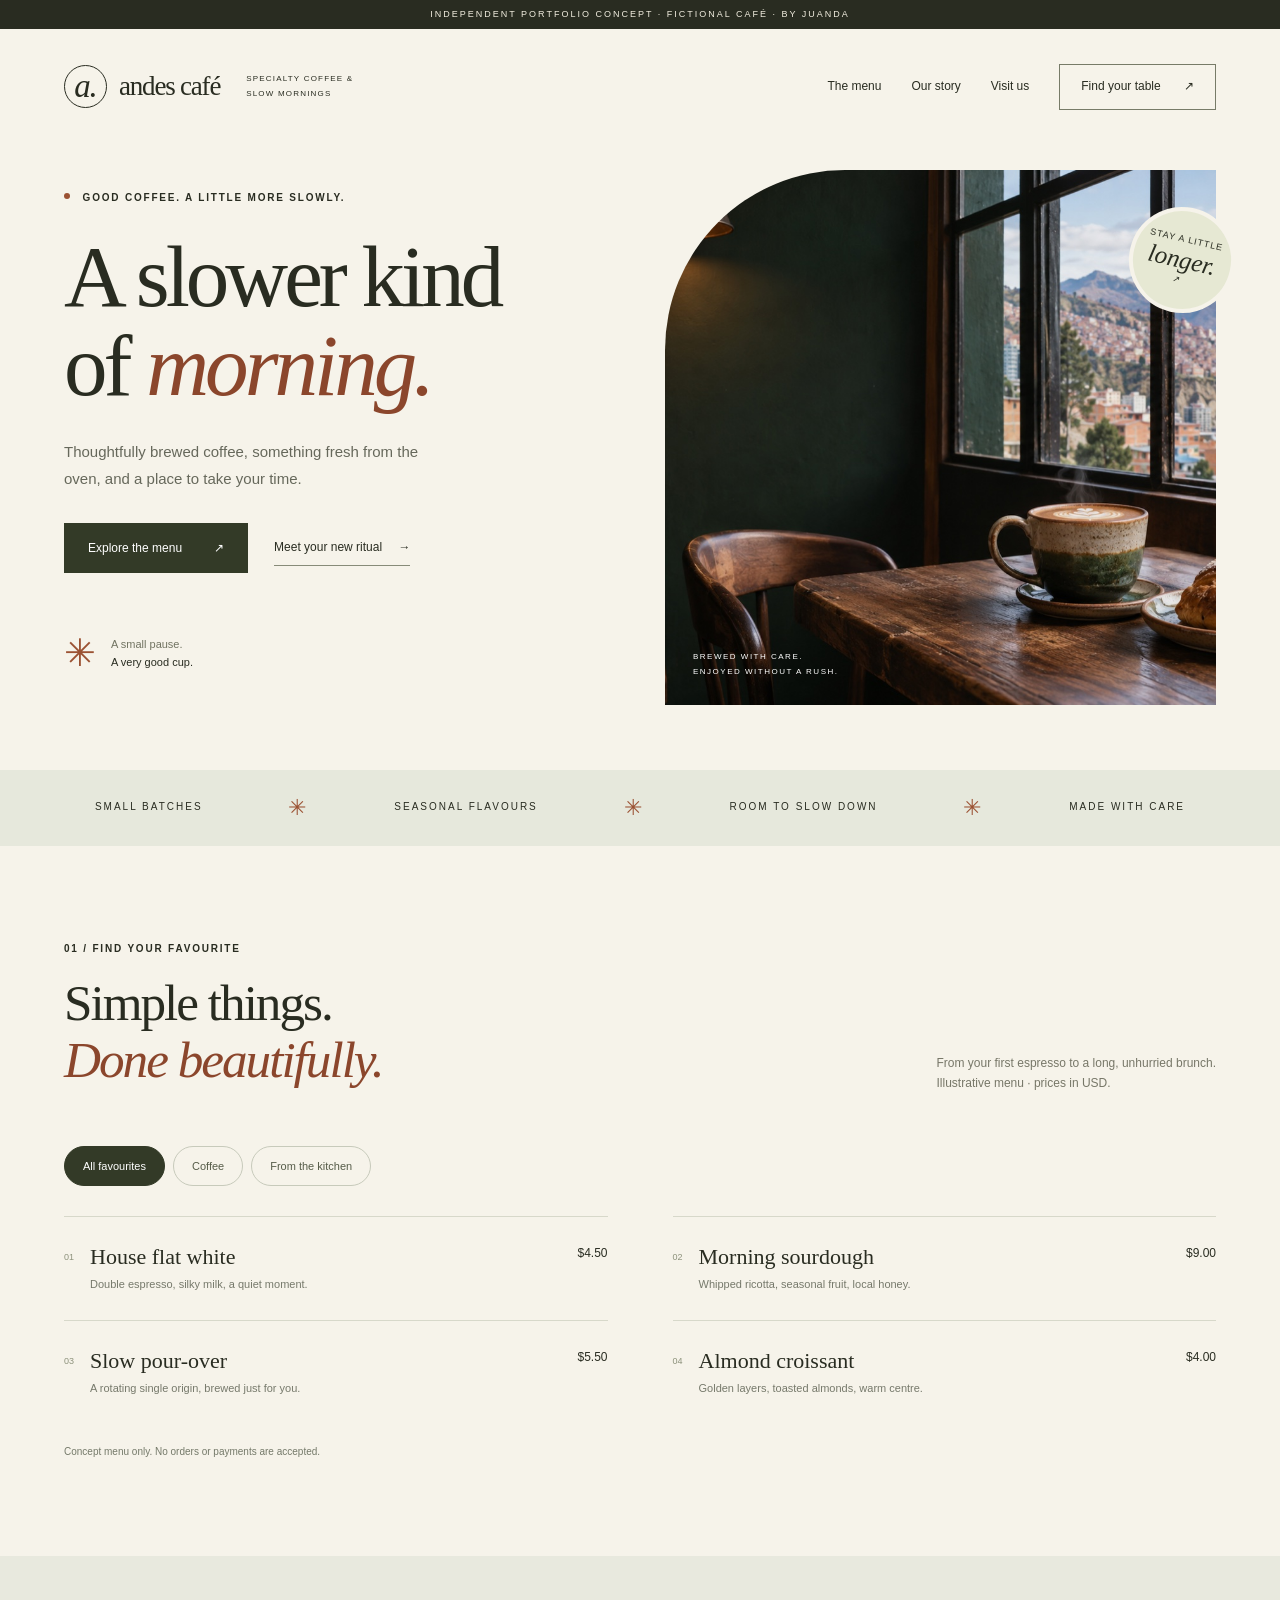
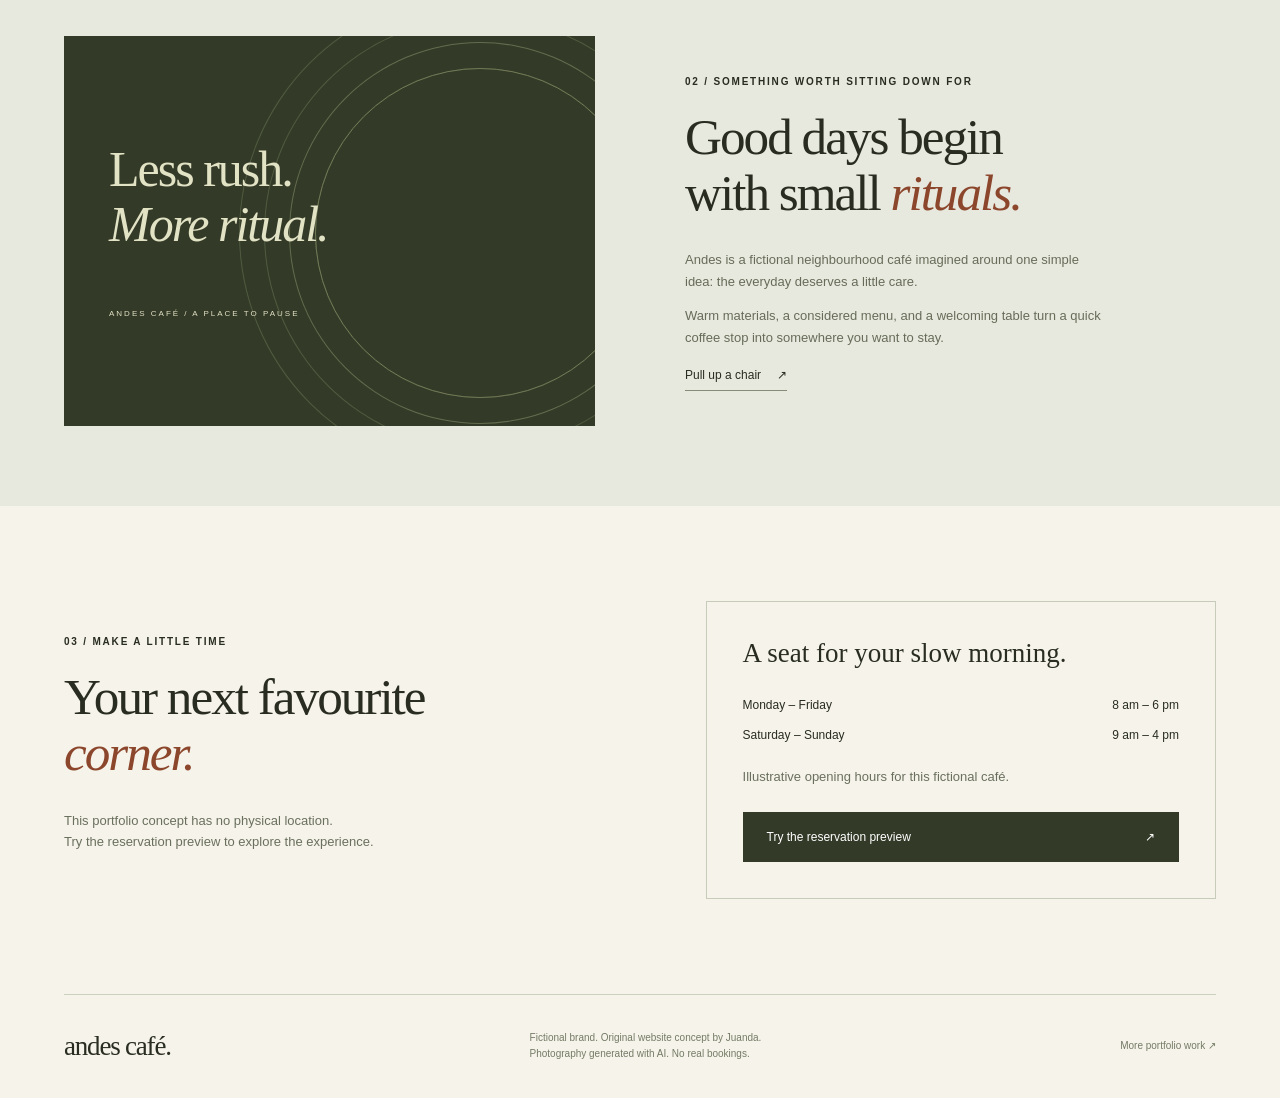
==== commit 9d460a83: "Refresh portfolio visuals and demo disclosures" ====
--- a/andes-cafe/index.html
+++ b/andes-cafe/index.html
@@ -2,7 +2,7 @@
 <html lang="en"><head><meta charset="utf-8"><meta name="viewport" content="width=device-width,initial-scale=1"><meta name="description" content="Andes Café — an original specialty coffee website concept by Juanda. Explore the menu and a local reservation demo."><meta name="theme-color" content="#f6f3ea"><title>Andes Café — A slower kind of morning</title><link rel="stylesheet" href="style.css"><script defer src="app.js"></script></head><body>
 <a class="skip" href="#main">Skip to content</a><div class="demo-bar">INDEPENDENT PORTFOLIO CONCEPT · FICTIONAL CAFÉ · BY JUANDA</div>
 <header class="wrap"><a class="brand" href="#" aria-label="Andes Café home"><span class="brand-icon">a.</span> andes café<span class="brand-note">SPECIALTY COFFEE & SLOW MORNINGS</span></a><button class="nav-toggle" aria-expanded="false" aria-controls="nav">Menu <span>＋</span></button><nav id="nav" aria-label="Main navigation"><a href="#menu">The menu</a><a href="#story">Our story</a><a href="#visit">Visit us</a><button class="outline" data-book>Find your table <span>↗</span></button></nav></header>
-<main id="main"><section class="hero wrap"><div class="hero-copy"><p class="eyebrow"><span></span> GOOD COFFEE. A LITTLE MORE SLOWLY.</p><h1>A slower kind<br>of <em>morning.</em></h1><p class="lede">Thoughtfully brewed coffee, something fresh from the oven, and a place to take your time.</p><div class="actions"><a class="button" href="#menu">Explore the menu <span>↗</span></a><a class="text-link" href="#story">Meet your new ritual <span>→</span></a></div><div class="hero-note"><span class="sun">✳</span><p>A small pause.<br><strong>A very good cup.</strong></p></div></div><div class="hero-visual"><img src="assets/coffee-hero-v2.png" alt="Fresh espresso and pastry on a walnut table in morning light, with La Paz and the mountains beyond" width="1672" height="941" fetchpriority="high"><div class="image-label">BREWED WITH CARE.<br>ENJOYED WITHOUT A RUSH.</div><div class="roundel">STAY A LITTLE<br><span>longer.</span>↗</div></div></section>
+<main id="main"><section class="hero wrap"><div class="hero-copy"><p class="eyebrow"><span></span> GOOD COFFEE. A LITTLE MORE SLOWLY.</p><h1>A slower kind<br>of <em>morning.</em></h1><p class="lede">Thoughtfully brewed coffee, something fresh from the oven, and a place to take your time.</p><div class="actions"><a class="button" href="#menu">Explore the menu <span>↗</span></a><a class="text-link" href="#story">Meet your new ritual <span>→</span></a></div><div class="hero-note"><span class="sun">✳</span><p>A small pause.<br><strong>A very good cup.</strong></p></div></div><div class="hero-visual"><img src="assets/coffee-hero-2026.jpg" alt="AI-generated portfolio concept photo of coffee and pastry by a window overlooking La Paz and Illimani" width="1500" height="844" fetchpriority="high"><div class="image-label">BREWED WITH CARE.<br>ENJOYED WITHOUT A RUSH.</div><div class="roundel">STAY A LITTLE<br><span>longer.</span>↗</div></div></section>
 <div class="ribbon"><span>SMALL BATCHES</span><i>✳</i><span>SEASONAL FLAVOURS</span><i>✳</i><span>ROOM TO SLOW DOWN</span><i>✳</i><span>MADE WITH CARE</span></div>
 <section id="menu" class="section wrap"><div class="section-head"><div><p class="eyebrow">01 / FIND YOUR FAVOURITE</p><h2>Simple things.<br><em>Done beautifully.</em></h2></div><p>From your first espresso to a long, unhurried brunch.<br>Illustrative menu · prices in USD.</p></div><div class="filters" role="group" aria-label="Filter menu"><button data-filter="all" aria-pressed="true">All favourites</button><button data-filter="coffee" aria-pressed="false">Coffee</button><button data-filter="kitchen" aria-pressed="false">From the kitchen</button></div><div class="menu-grid"><article data-category="coffee"><span class="menu-number">01</span><div><h3>House flat white</h3><p>Double espresso, silky milk, a quiet moment.</p></div><span class="price">$4.50</span></article><article data-category="kitchen"><span class="menu-number">02</span><div><h3>Morning sourdough</h3><p>Whipped ricotta, seasonal fruit, local honey.</p></div><span class="price">$9.00</span></article><article data-category="coffee"><span class="menu-number">03</span><div><h3>Slow pour-over</h3><p>A rotating single origin, brewed just for you.</p></div><span class="price">$5.50</span></article><article data-category="kitchen"><span class="menu-number">04</span><div><h3>Almond croissant</h3><p>Golden layers, toasted almonds, warm centre.</p></div><span class="price">$4.00</span></article></div><p class="fineprint">Concept menu only. No orders or payments are accepted.</p></section>
 <section id="story" class="story"><div class="wrap story-grid"><div class="story-art" aria-hidden="true"><div class="rings"></div><span>Less rush.<br><em>More ritual.</em></span><small>ANDES CAFÉ / A PLACE TO PAUSE</small></div><div class="story-copy"><p class="eyebrow">02 / SOMETHING WORTH SITTING DOWN FOR</p><h2>Good days begin<br>with small <em>rituals.</em></h2><p>Andes is a fictional neighbourhood café imagined around one simple idea: the everyday deserves a little care.</p><p>Warm materials, a considered menu, and a welcoming table turn a quick coffee stop into somewhere you want to stay.</p><a class="text-link" href="#visit">Pull up a chair <span>↗</span></a></div></div></section>
